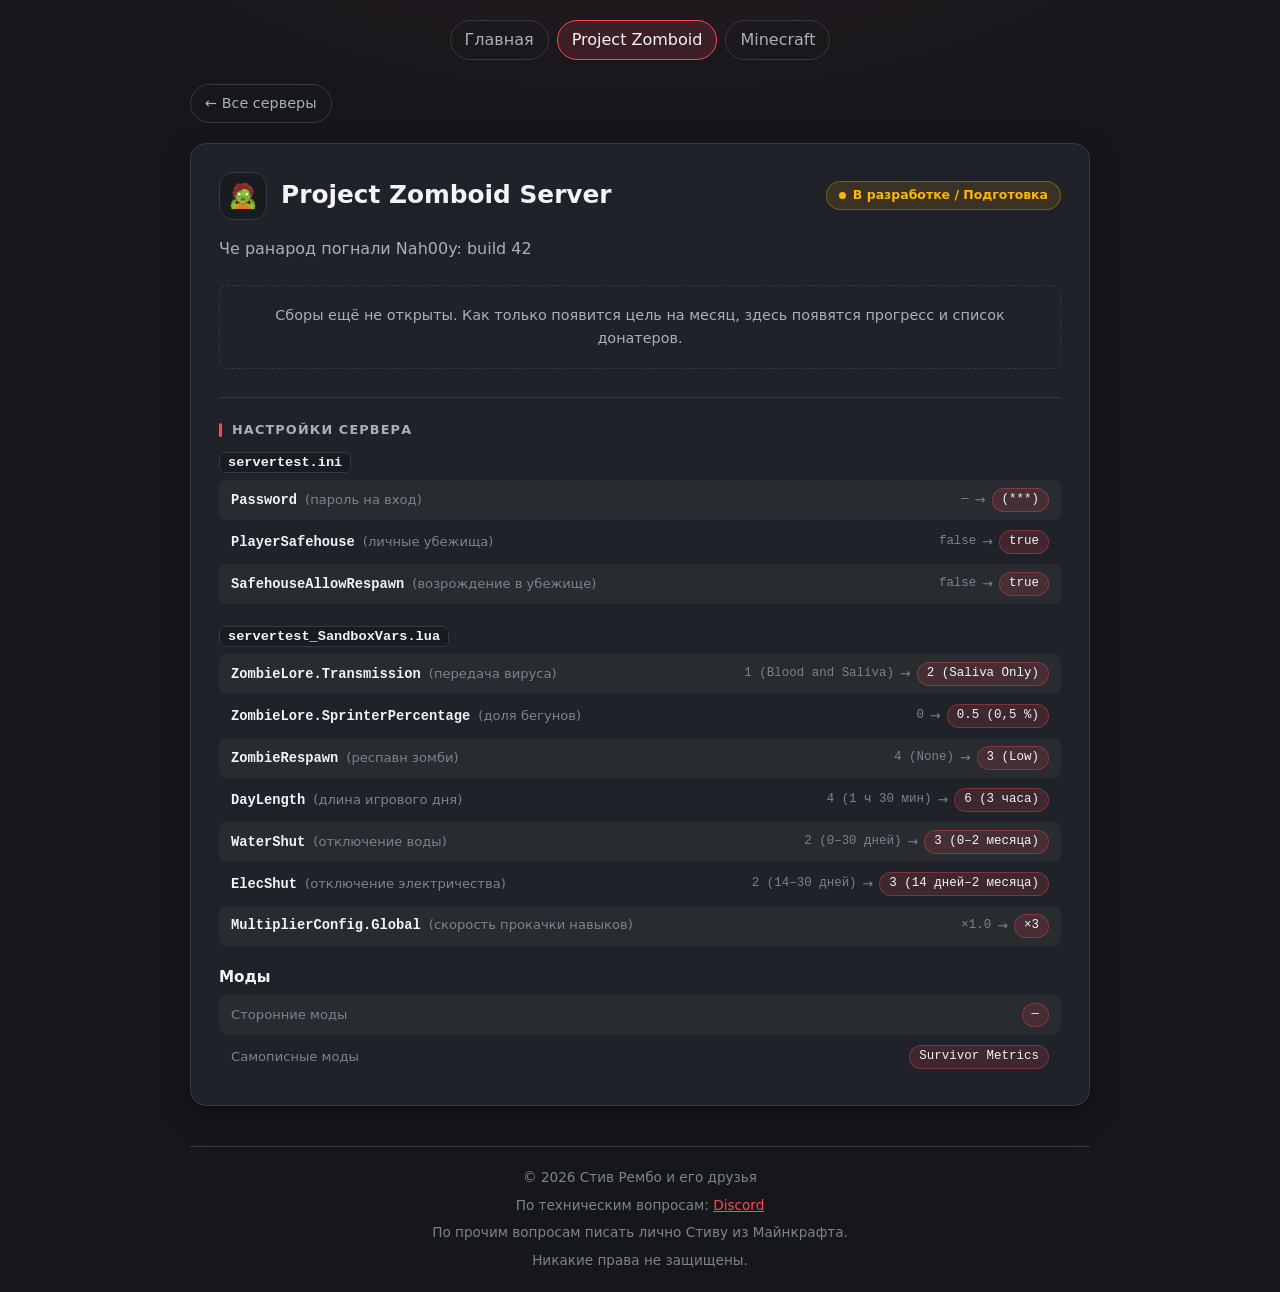
==== game.html @ 487e6975 "feat: add real Zomboid server settings and clear test donations" ====
<!DOCTYPE html>
<html lang="ru">
<head>
    <meta charset="UTF-8">
    <meta name="viewport" content="width=device-width, initial-scale=1.0">
    <title>Игра — Стив Рембо и его друзья</title>
    <link rel="icon" href="favicon.svg" type="image/svg+xml">
    <link rel="stylesheet" href="css/styles.css">
</head>
<body data-page="game">

<div class="container">
    <header class="site-header">
        <nav class="site-nav" data-role="site-nav" aria-label="Основная навигация"></nav>
    </header>

    <main>
        <a class="back-link" href="index.html">← Все серверы</a>

        <div class="note game-error" data-role="game-error" hidden>
            <h1>Игра не найдена</h1>
            <p>Такой игры нет. <a href="index.html">Вернуться на главную</a>.</p>
        </div>

        <!-- Шаблон страницы игры: статика из data/games.js,
             сборы — из data/donations.js -->
        <article class="server-card" data-role="game-page" data-fund-widget hidden>
            <header class="server-card__header">
                <h1 class="server-card__title">
                    <span class="server-card__emoji" data-role="game-emoji" aria-hidden="true"></span>
                    <span class="server-card__name" data-role="game-card-title"></span>
                </h1>
                <span class="status-badge" data-role="game-status"></span>
            </header>

            <p class="server-card__description placeholder" data-role="game-description">[Заполнить: краткое описание сервера]</p>

            <!-- Сбор по месяцам -->
            <section class="fund-section" data-role="monthly-block">
                <div class="section-head">
                    <h2 class="section-title" id="game-monthly-title">Сбор по месяцам</h2>
                    <a class="rules-link"
                       href="rules.html"
                       target="_blank"
                       rel="noopener"
                       title="Правила сбора и начисления донатов"
                       aria-label="Правила сбора и начисления донатов">?</a>
                </div>

                <div class="month-tabs" role="tablist" aria-label="Выбор месяца" data-role="month-tabs"></div>

                <div class="month-panel" id="game-month-panel" role="tabpanel" data-role="month-panel">
                    <div class="month-panel__head">
                        <h3 data-role="month-title">—</h3>
                        <span class="collect-state" data-role="month-state"></span>
                    </div>

                    <div class="progress-row">
                        <div class="progress-bar"
                             data-role="month-progress-bar"
                             role="progressbar"
                             aria-label="Сбор за выбранный месяц"
                             aria-valuemin="0"
                             aria-valuemax="0"
                             aria-valuenow="0">
                            <div class="progress-fill" data-role="month-progress-fill"></div>
                        </div>
                        <span class="progress-percent" data-role="month-progress-percent" aria-hidden="true"></span>
                    </div>

                    <dl class="fund-stats">
                        <div class="fund-stat">
                            <dt>Собрано</dt>
                            <dd><strong data-role="month-collected">0</strong> <span class="unit">руб.</span></dd>
                        </div>
                        <div class="fund-stat">
                            <dt>Осталось собрать</dt>
                            <dd><strong data-role="month-remaining">0</strong> <span class="unit" data-role="month-remaining-unit">руб.</span></dd>
                        </div>
                        <div class="fund-stat">
                            <dt>Цель</dt>
                            <dd><strong data-role="month-target">0</strong> <span class="unit" data-role="month-target-unit">руб.</span></dd>
                        </div>
                    </dl>

                    <p class="note month-pending-note" data-role="month-pending-note" hidden>
                        Цель на этот месяц ещё не задана.
                    </p>

                    <h4 class="month-panel__subtitle">Список молодцов этого месяца</h4>
                    <div class="donators-list" data-role="month-donators">
                        <p class="empty-state">Загрузка...</p>
                    </div>

                    <div class="piggy-block" data-role="month-piggy" hidden>
                        <h4 class="piggy-block__title">🐷 Копилка</h4>
                        <p class="note">
                            Сверх цели собрано <strong data-role="month-piggy-total">0</strong> руб. — эта сумма переходит на следующий месяц пропорционально вкладам:
                        </p>
                        <div class="donators-list" data-role="month-piggy-list"></div>
                    </div>
                </div>
            </section>

            <p class="note fund-empty" data-role="fund-empty" hidden>
                Сборы ещё не открыты. Как только появится цель на месяц, здесь появятся прогресс и список донатеров.
            </p>

            <!-- Настройки сервера -->
            <section class="decision-block" data-role="settings-block">
                <h2 class="section-title" data-role="settings-title">Настройки</h2>
                <div class="settings-groups" data-role="settings-list"></div>
            </section>
        </article>

        <noscript>
            <p class="note">Для отображения страницы игры включите JavaScript.</p>
        </noscript>
    </main>

    <footer class="site-footer" data-role="site-footer"></footer>
</div>

<script src="data/games.js" defer></script>
<script src="data/donations.js" defer></script>
<script src="js/footer.js" defer></script>
<script src="js/main.js" defer></script>
</body>
</html>
---- css/styles.css ----
/* ============================================================
   Общие стили сайта
   ============================================================ */

:root {
    --bg-color: #15171b;
    --bg-glow: rgba(255, 70, 85, 0.10);
    --card-bg: #1f2228;
    --card-bg-alt: rgba(0, 0, 0, 0.22);
    --surface-hover: rgba(255, 255, 255, 0.04);
    --accent-color: #ff4655;
    --accent-soft: rgba(255, 70, 85, 0.14);
    --success-color: #7bd88f;
    --text-color: #f2f4f6;
    --text-secondary: #a9b0b8;
    --text-muted: #7b838d;
    --border-color: #343941;
    --border-strong: #454c56;
    --radius: 10px;
    --radius-sm: 8px;
    --radius-lg: 16px;
    --shadow: 0 10px 28px rgba(0, 0, 0, 0.38);
    --shadow-soft: 0 2px 8px rgba(0, 0, 0, 0.24);
    --max-width: 900px;
}

* {
    box-sizing: border-box;
}

/* Атрибут hidden должен побеждать любые display из наших правил */
[hidden] {
    display: none !important;
}

html {
    color-scheme: dark;
}

body {
    font-family: 'Segoe UI', system-ui, -apple-system, Tahoma, Geneva, Verdana, sans-serif;
    background-color: var(--bg-color);
    background-image: radial-gradient(900px 420px at 50% -160px, var(--bg-glow), transparent 70%);
    background-repeat: no-repeat;
    color: var(--text-color);
    margin: 0;
    padding: 20px;
    line-height: 1.6;
    -webkit-font-smoothing: antialiased;
}

a {
    color: var(--accent-color);
}

h1, h2, h3 {
    line-height: 1.25;
}

:focus-visible {
    outline: 2px solid var(--accent-color);
    outline-offset: 2px;
}

.container {
    max-width: var(--max-width);
    margin: 0 auto;
}

/* ============================================================
   Шапка и навигация
   ============================================================ */

.site-header {
    text-align: center;
    margin-bottom: 40px;
}

.site-header h1 {
    margin: 0 0 8px;
}

.site-header p {
    margin: 0;
    color: var(--text-secondary);
}

.site-nav {
    display: flex;
    flex-wrap: wrap;
    justify-content: center;
    gap: 8px;
    margin-top: 20px;
}

.site-nav a {
    color: var(--text-secondary);
    text-decoration: none;
    padding: 6px 14px;
    border: 1px solid var(--border-color);
    border-radius: 999px;
    transition: background-color 0.2s, color 0.2s, border-color 0.2s;
}

.site-nav a:hover,
.site-nav a[aria-current="page"] {
    color: var(--text-color);
    background: var(--accent-soft);
    border-color: var(--accent-color);
}

.back-link {
    display: inline-flex;
    align-items: center;
    gap: 6px;
    margin-bottom: 20px;
    padding: 7px 14px;
    border: 1px solid var(--border-color);
    border-radius: 999px;
    color: var(--text-secondary);
    text-decoration: none;
    font-size: 0.9rem;
    transition: color 0.2s, border-color 0.2s, background-color 0.2s;
}

.back-link:hover {
    color: var(--text-color);
    border-color: var(--border-strong);
    background: var(--surface-hover);
}

/* На странице игры в шапке остаётся только навигация:
   название сервера показывает сама карточка */
body[data-page="game"] .site-header {
    margin-bottom: 24px;
}

body[data-page="game"] .site-header .site-nav {
    margin-top: 0;
}

/* Игры с таким id нет в data/games.js */
.game-error h1 {
    margin: 0 0 8px;
    font-size: 1.5rem;
}

.game-error p {
    margin: 0;
}

/* ============================================================
   Главная страница: карточки игр
   ============================================================ */

.game-grid {
    display: grid;
    grid-template-columns: repeat(auto-fit, minmax(260px, 1fr));
    gap: 24px;
}

.game-card {
    display: flex;
    flex-direction: column;
    background-color: var(--card-bg);
    border: 1px solid var(--border-color);
    border-radius: var(--radius);
    padding: 24px;
    box-shadow: var(--shadow);
    transition: transform 0.2s, border-color 0.2s;
}

.game-card:hover {
    transform: translateY(-3px);
    border-color: rgba(255, 70, 85, 0.5);
}

/* Закрытая или не запланированная игра */
.game-card--closed {
    background-color: #1b1d21;
    border-style: dashed;
    opacity: 0.72;
}

.game-card--closed:hover {
    opacity: 1;
    border-color: rgba(255, 70, 85, 0.45);
}

.game-card--closed .button {
    background-color: #4a4a4a;
    color: var(--text-secondary);
}

.game-card--closed .button:hover {
    filter: none;
    color: var(--text-color);
}

.game-card h2 {
    margin: 12px 0 8px;
}

.game-card h2 a {
    color: var(--text-color);
    text-decoration: none;
}

.game-card h2 a:hover {
    color: var(--accent-color);
}

.game-card p {
    margin: 0 0 20px;
    color: var(--text-secondary);
}

.game-card .button {
    margin-top: auto;
    align-self: flex-start;
}

/* В карточке бейдж не должен растягиваться на всю ширину */
.game-card .status-badge {
    align-self: flex-start;
}

/* Общий топ донатеров на главной */
.home-top {
    margin-top: 32px;
    margin-bottom: 0;
}

.home-top .section-head {
    margin-bottom: 8px;
}

.home-top > .note {
    margin: 0 0 14px;
}

.button {
    display: inline-block;
    padding: 10px 18px;
    background-color: var(--accent-color);
    color: var(--text-color);
    border-radius: 6px;
    font-weight: 600;
    text-decoration: none;
    transition: filter 0.2s, transform 0.2s;
}

.button:hover {
    filter: brightness(1.1);
    transform: translateY(-1px);
}

/* ============================================================
   Карточка сервера
   ============================================================ */

.server-card {
    background-color: var(--card-bg);
    border: 1px solid var(--border-color);
    border-radius: var(--radius-lg);
    padding: 28px;
    margin-bottom: 30px;
    box-shadow: var(--shadow);
}

/* Шапка страницы сервера: иконка, название, бейдж статуса */

.server-card__header {
    display: flex;
    flex-wrap: wrap;
    align-items: center;
    justify-content: space-between;
    gap: 12px 16px;
    margin: 0 0 16px;
}

.server-card__title {
    display: flex;
    align-items: center;
    gap: 14px;
    min-width: 0;
    margin: 0;
    font-size: 1.55rem;
}

.server-card__name {
    overflow-wrap: anywhere;
}

.server-card__description {
    margin: 0 0 24px;
    color: var(--text-secondary);
}

.server-card__emoji {
    flex: 0 0 auto;
    display: inline-flex;
    align-items: center;
    justify-content: center;
    width: 48px;
    height: 48px;
    border: 1px solid var(--border-color);
    border-radius: 14px;
    background: var(--card-bg-alt);
    font-size: 1.5rem;
    line-height: 1;
}

.server-card__header .status-badge {
    flex: 0 1 auto;
    margin-left: auto;
    text-align: center;
}

.status-badge {
    display: inline-flex;
    align-items: center;
    gap: 7px;
    padding: 5px 12px;
    border: 1px solid var(--border-strong);
    border-radius: 999px;
    background: var(--surface-hover);
    color: var(--text-secondary);
    font-size: 0.78rem;
    font-weight: 600;
    line-height: 1.35;
}

.status-badge::before {
    content: '';
    flex: 0 0 auto;
    width: 7px;
    height: 7px;
    border-radius: 50%;
    background: currentColor;
}

.status-badge--dev {
    color: #ffb703;
    background: rgba(255, 183, 3, 0.12);
    border-color: rgba(255, 183, 3, 0.3);
}

.status-badge--live {
    color: var(--success-color);
    background: rgba(123, 216, 143, 0.12);
    border-color: rgba(123, 216, 143, 0.3);
}

.status-badge--planned {
    color: #9ecbff;
    background: rgba(158, 203, 255, 0.12);
    border-color: rgba(158, 203, 255, 0.3);
}

.status-badge--closed {
    color: #ff9b9b;
    background: rgba(255, 155, 155, 0.1);
    border-color: rgba(255, 155, 155, 0.28);
}

/* ============================================================
   Сбор средств
   ============================================================ */

.section-title {
    display: flex;
    align-items: center;
    gap: 10px;
    margin: 0 0 14px;
    font-size: 0.8rem;
    font-weight: 700;
    letter-spacing: 0.09em;
    text-transform: uppercase;
    color: var(--text-secondary);
}

.section-title::before {
    content: '';
    flex: 0 0 auto;
    width: 3px;
    height: 14px;
    border-radius: 2px;
    background: var(--accent-color);
}

.section-head {
    display: flex;
    align-items: center;
    justify-content: space-between;
    gap: 12px;
    margin-bottom: 14px;
}

.section-head .section-title {
    margin-bottom: 0;
}

.fund-section {
    margin-bottom: 28px;
}

.fund-section:last-of-type {
    margin-bottom: 0;
}

.fund-empty {
    padding: 18px;
    border: 1px dashed var(--border-color);
    border-radius: var(--radius-sm);
    text-align: center;
}

/* Полоса сбора */
.progress-row {
    display: flex;
    align-items: center;
    gap: 14px;
}

.progress-bar {
    position: relative;
    flex: 1 1 auto;
    height: 14px;
    background: rgba(255, 255, 255, 0.08);
    border-radius: 999px;
    box-shadow: inset 0 1px 2px rgba(0, 0, 0, 0.45);
    overflow: hidden;
}

.progress-fill {
    width: 0;
    height: 100%;
    border-radius: inherit;
    background: linear-gradient(90deg, #4caf50, #8ef08e);
    box-shadow: 0 0 12px rgba(140, 240, 140, 0.3);
    transition: width 1s ease-in-out;
}

.progress-percent {
    flex: 0 0 auto;
    min-width: 4ch;
    text-align: right;
    font-size: 0.95rem;
    font-weight: 700;
    font-variant-numeric: tabular-nums;
    color: var(--text-color);
}

/* Итоги сбора: собрано / осталось / цель */
.fund-stats {
    display: grid;
    grid-template-columns: repeat(3, minmax(0, 1fr));
    gap: 10px;
    margin: 16px 0 0;
}

.fund-stat {
    padding: 12px 14px;
    border: 1px solid var(--border-color);
    border-radius: var(--radius-sm);
    background: var(--surface-hover);
}

.fund-stat dt {
    margin-bottom: 2px;
    font-size: 0.72rem;
    font-weight: 600;
    letter-spacing: 0.06em;
    text-transform: uppercase;
    color: var(--text-muted);
}

.fund-stat dd {
    margin: 0;
    font-size: 1.15rem;
    font-weight: 700;
    font-variant-numeric: tabular-nums;
    color: var(--text-color);
}

.fund-stat .unit {
    font-size: 0.8rem;
    font-weight: 600;
    color: var(--text-secondary);
}

.month-pending-note {
    margin: 12px 0 0;
}

/* Копилка: излишек сверх цели */
.piggy-block {
    margin: 16px 0 0;
    padding: 14px 16px;
    border: 1px solid rgba(242, 201, 76, 0.32);
    border-left: 3px solid #f2c94c;
    border-radius: var(--radius-sm);
    background: rgba(242, 201, 76, 0.1);
}

.piggy-block__title {
    margin: 0 0 6px;
    font-size: 0.95rem;
    color: #f2c94c;
}

.piggy-block .note {
    margin: 0 0 10px;
}

.piggy-block .donators-list {
    background: rgba(0, 0, 0, 0.18);
}

/* Переключатель месяцев */
.month-tabs {
    display: flex;
    flex-wrap: wrap;
    gap: 8px;
    margin-bottom: 16px;
}

.month-tab {
    padding: 6px 14px;
    border: 1px solid var(--border-color);
    border-radius: 999px;
    background: transparent;
    color: var(--text-secondary);
    font: inherit;
    font-size: 0.92rem;
    cursor: pointer;
    transition: background-color 0.2s, color 0.2s, border-color 0.2s;
}

.month-tab:hover {
    color: var(--text-color);
    border-color: rgba(255, 70, 85, 0.5);
}

.month-tab[aria-selected="true"] {
    color: var(--text-color);
    background: var(--accent-soft);
    border-color: var(--accent-color);
}

.month-tab:focus-visible {
    outline: 2px solid var(--accent-color);
    outline-offset: 2px;
}

.rules-link {
    display: inline-flex;
    align-items: center;
    justify-content: center;
    flex: 0 0 auto;
    width: 28px;
    height: 28px;
    border: 1px solid var(--border-color);
    border-radius: 50%;
    color: var(--text-secondary);
    text-decoration: none;
    font-weight: 700;
    line-height: 1;
    transition: color 0.2s, border-color 0.2s, background-color 0.2s;
}

.rules-link:hover,
.rules-link:focus-visible {
    color: var(--text-color);
    border-color: var(--accent-color);
    background: var(--accent-soft);
}

/* Панель выбранного месяца */
.month-panel {
    padding: 20px;
    border: 1px solid var(--border-color);
    border-radius: var(--radius);
    background: var(--card-bg-alt);
}

.month-panel__head {
    display: flex;
    flex-wrap: wrap;
    align-items: center;
    justify-content: space-between;
    gap: 10px;
    margin-bottom: 16px;
}

.month-panel__head h3 {
    margin: 0;
    font-size: 1.05rem;
}

.month-panel__subtitle {
    margin: 24px 0 10px;
    font-size: 0.95rem;
    font-weight: 600;
    color: var(--text-secondary);
}

/* Состояние сбора: идёт / цель достигнута / нет цели */
.collect-state {
    display: inline-flex;
    align-items: center;
    gap: 7px;
    padding: 4px 12px;
    border: 1px solid var(--border-strong);
    border-radius: 999px;
    background: var(--surface-hover);
    color: var(--text-secondary);
    font-size: 0.78rem;
    font-weight: 600;
}

.collect-state::before {
    content: '';
    flex: 0 0 auto;
    width: 7px;
    height: 7px;
    border-radius: 50%;
    background: currentColor;
}

.collect-state--active {
    color: #ff8a94;
    background: var(--accent-soft);
    border-color: rgba(255, 70, 85, 0.35);
}

.collect-state--done {
    color: var(--success-color);
    background: rgba(123, 216, 143, 0.12);
    border-color: rgba(123, 216, 143, 0.32);
}

.collect-state--idle {
    color: var(--text-muted);
}

/* Списки донатеров */
.donators-list {
    padding: 6px;
    border: 1px solid var(--border-color);
    border-radius: var(--radius-sm);
    background: var(--card-bg-alt);
}

.donators-list > .empty-state {
    padding: 12px 10px;
}

.donators {
    margin: 0;
    padding: 0;
    list-style: none;
}

.donator {
    position: relative;
    display: flex;
    align-items: center;
    gap: 12px;
    padding: 10px 12px;
    border-radius: var(--radius-sm);
    isolation: isolate;
}

.donator + .donator {
    margin-top: 2px;
}

/* Полоска-доля от максимального взноса в списке */
.donator__share {
    position: absolute;
    inset: 0 auto 0 0;
    width: 0;
    border-radius: inherit;
    background: linear-gradient(90deg, rgba(255, 70, 85, 0.22), rgba(255, 70, 85, 0.04));
    transition: width 0.6s ease;
    z-index: -1;
}

.donator__rank {
    flex: 0 0 auto;
    display: inline-flex;
    align-items: center;
    justify-content: center;
    width: 24px;
    height: 24px;
    border-radius: 50%;
    background: rgba(255, 255, 255, 0.07);
    color: var(--text-secondary);
    font-size: 0.75rem;
    font-weight: 700;
    font-variant-numeric: tabular-nums;
}

.donator--place-1 .donator__rank {
    background: rgba(242, 201, 76, 0.18);
    color: #f2c94c;
}

.donator--place-2 .donator__rank {
    background: rgba(200, 206, 214, 0.16);
    color: #c8ced6;
}

.donator--place-3 .donator__rank {
    background: rgba(208, 138, 90, 0.18);
    color: #d08a5a;
}

.donator__info {
    flex: 1 1 auto;
    min-width: 0;
    display: flex;
    flex-direction: column;
}

.donator__name {
    overflow: hidden;
    font-weight: 600;
    text-overflow: ellipsis;
    white-space: nowrap;
}

.donator__note {
    font-size: 0.78rem;
    color: var(--text-muted);
}

.donator__amount {
    flex: 0 0 auto;
    font-weight: 700;
    font-variant-numeric: tabular-nums;
    white-space: nowrap;
}

.empty-state {
    margin: 0;
    color: var(--text-secondary);
}

/* Постраничная выдача донатеров */
.donators-pagination {
    display: flex;
    flex-wrap: wrap;
    align-items: center;
    justify-content: space-between;
    gap: 8px 12px;
    margin-top: 4px;
    padding: 10px 8px 4px;
    border-top: 1px solid var(--border-color);
}

.donators-page-button {
    padding: 5px 12px;
    border: 1px solid var(--border-color);
    border-radius: 6px;
    background: transparent;
    color: var(--text-color);
    font: inherit;
    cursor: pointer;
    transition: background-color 0.2s, border-color 0.2s;
}

.donators-page-button:hover:not(:disabled) {
    background: var(--accent-soft);
    border-color: var(--accent-color);
}

.donators-page-button:disabled {
    opacity: 0.45;
    cursor: default;
}

.donators-page-status {
    color: var(--text-muted);
    font-size: 0.85rem;
}

/* ============================================================
   Настройки сервера, списки, служебные блоки
   ============================================================ */

.decision-block {
    margin-top: 28px;
    padding-top: 24px;
    border-top: 1px solid var(--border-color);
}

.settings-list {
    display: grid;
    gap: 2px;
    margin: 0;
    padding: 0;
    list-style: none;
}

.settings-row {
    display: grid;
    grid-template-columns: 190px minmax(0, 1fr);
    gap: 2px 18px;
    padding: 11px 12px;
    border-radius: var(--radius-sm);
    margin-bottom: 0;
}

.settings-row:nth-child(odd) {
    background: var(--surface-hover);
}

.settings-row__label {
    color: var(--text-secondary);
    font-size: 0.9rem;
}

.settings-row__value {
    color: var(--text-color);
}

/* Настройки: группы по файлам конфига */
.settings-group + .settings-group {
    margin-top: 22px;
}

.settings-group__head {
    margin-bottom: 8px;
}

.settings-group__title {
    margin: 0;
    font-size: 0.95rem;
}

.settings-group__file {
    padding: 2px 8px;
    border: 1px solid var(--border-color);
    border-radius: 6px;
    background: var(--card-bg-alt);
    color: var(--text-color);
    font-family: Consolas, 'Courier New', monospace;
    font-size: 0.85rem;
}

/* Строка настройки: ключ (подпись) и «дефолт → новое значение» */
.settings-item {
    display: grid;
    grid-template-columns: minmax(0, 1fr) auto;
    align-items: center;
    gap: 2px 16px;
    padding: 8px 12px;
    border-radius: var(--radius-sm);
    margin-bottom: 0;
}

.settings-item:nth-child(odd) {
    background: var(--surface-hover);
}

.settings-item__name {
    display: flex;
    flex-wrap: wrap;
    align-items: baseline;
    gap: 8px;
    min-width: 0;
}

.settings-item__key {
    color: var(--text-color);
    font-family: Consolas, 'Courier New', monospace;
    font-size: 0.86rem;
    font-weight: 600;
    overflow-wrap: anywhere;
}

.settings-item__label {
    color: var(--text-muted);
    font-size: 0.82rem;
}

.settings-item__values {
    display: inline-flex;
    flex-wrap: wrap;
    align-items: center;
    justify-content: flex-end;
    justify-self: end;
    gap: 6px;
}

.settings-item__default {
    color: var(--text-muted);
    font-family: Consolas, 'Courier New', monospace;
    font-size: 0.78rem;
}

.settings-item__arrow {
    color: var(--text-muted);
    font-size: 0.8rem;
}

.settings-item__value {
    padding: 1px 9px;
    border: 1px solid rgba(255, 70, 85, 0.35);
    border-radius: 999px;
    background: var(--accent-soft);
    color: var(--text-color);
    font-family: Consolas, 'Courier New', monospace;
    font-size: 0.78rem;
    white-space: nowrap;
}

ul {
    padding-left: 20px;
    color: var(--text-secondary);
}

li {
    margin-bottom: 8px;
}

.note {
    color: var(--text-secondary);
    font-size: 0.9em;
}

.not-found {
    text-align: center;
}

/* Заглушки для текста, который ещё не заполнен */
.placeholder {
    color: var(--text-secondary);
    font-style: italic;
    opacity: 0.75;
}

.site-footer {
    margin-top: 40px;
    padding-top: 20px;
    border-top: 1px solid var(--border-color);
    text-align: center;
    color: var(--text-muted);
    font-size: 0.85em;
}

.site-footer p {
    margin: 0;
}

.site-footer p + p {
    margin-top: 6px;
}

/* Страница правил */
.rules-content h2 {
    margin: 32px 0 12px;
}

.rules-content h2:first-child {
    margin-top: 0;
}

.rules-content h3 {
    margin: 24px 0 10px;
}

.rules-content ul,
.rules-content ol {
    margin: 8px 0 16px;
    color: var(--text-secondary);
}

.rules-content code {
    padding: 1px 5px;
    border-radius: 4px;
    background: rgba(255, 255, 255, 0.08);
    color: var(--text-color);
    font-family: Consolas, 'Courier New', monospace;
    font-size: 0.92em;
}

.rules-content pre {
    margin: 12px 0 18px;
    padding: 14px 16px;
    overflow-x: auto;
    background: #16181c;
    border: 1px solid var(--border-color);
    border-radius: 6px;
}

.rules-content pre code {
    padding: 0;
    background: transparent;
    font-size: 0.86em;
    line-height: 1.55;
    white-space: pre;
}

.rules-content .table-wrap {
    margin: 12px 0 18px;
    overflow-x: auto;
}

.rules-content table {
    width: 100%;
    border-collapse: collapse;
    font-size: 0.9em;
}

.rules-content th,
.rules-content td {
    padding: 8px 10px;
    border: 1px solid var(--border-color);
    text-align: left;
    vertical-align: top;
}

.rules-content th {
    background: var(--card-bg-alt);
    color: var(--text-color);
    font-weight: 600;
}

.rules-content td {
    color: var(--text-secondary);
}

.rules-content strong {
    color: var(--text-color);
}

/* ============================================================
   Адаптивность и предпочтения пользователя
   ============================================================ */

@media (max-width: 560px) {
    .fund-stats {
        grid-template-columns: 1fr;
    }

    .settings-row {
        grid-template-columns: 1fr;
        gap: 0;
    }

    .settings-item {
        grid-template-columns: minmax(0, 1fr);
        gap: 3px;
    }

    .settings-item__values {
        justify-self: start;
        justify-content: flex-start;
    }

    .month-panel {
        padding: 16px;
    }
}

@media (max-width: 480px) {
    body {
        padding: 14px;
    }

    .server-card {
        padding: 18px;
    }

    .progress-row {
        gap: 10px;
    }

    /* На узком экране подпись о полном взносе только мешает:
       строка списка переносится и становится вдвое выше. */
    .donator__note {
        display: none;
    }
}

@media (prefers-reduced-motion: reduce) {
    *,
    *::before,
    *::after {
        transition-duration: 0.01ms !important;
        animation-duration: 0.01ms !important;
        animation-iteration-count: 1 !important;
    }
}
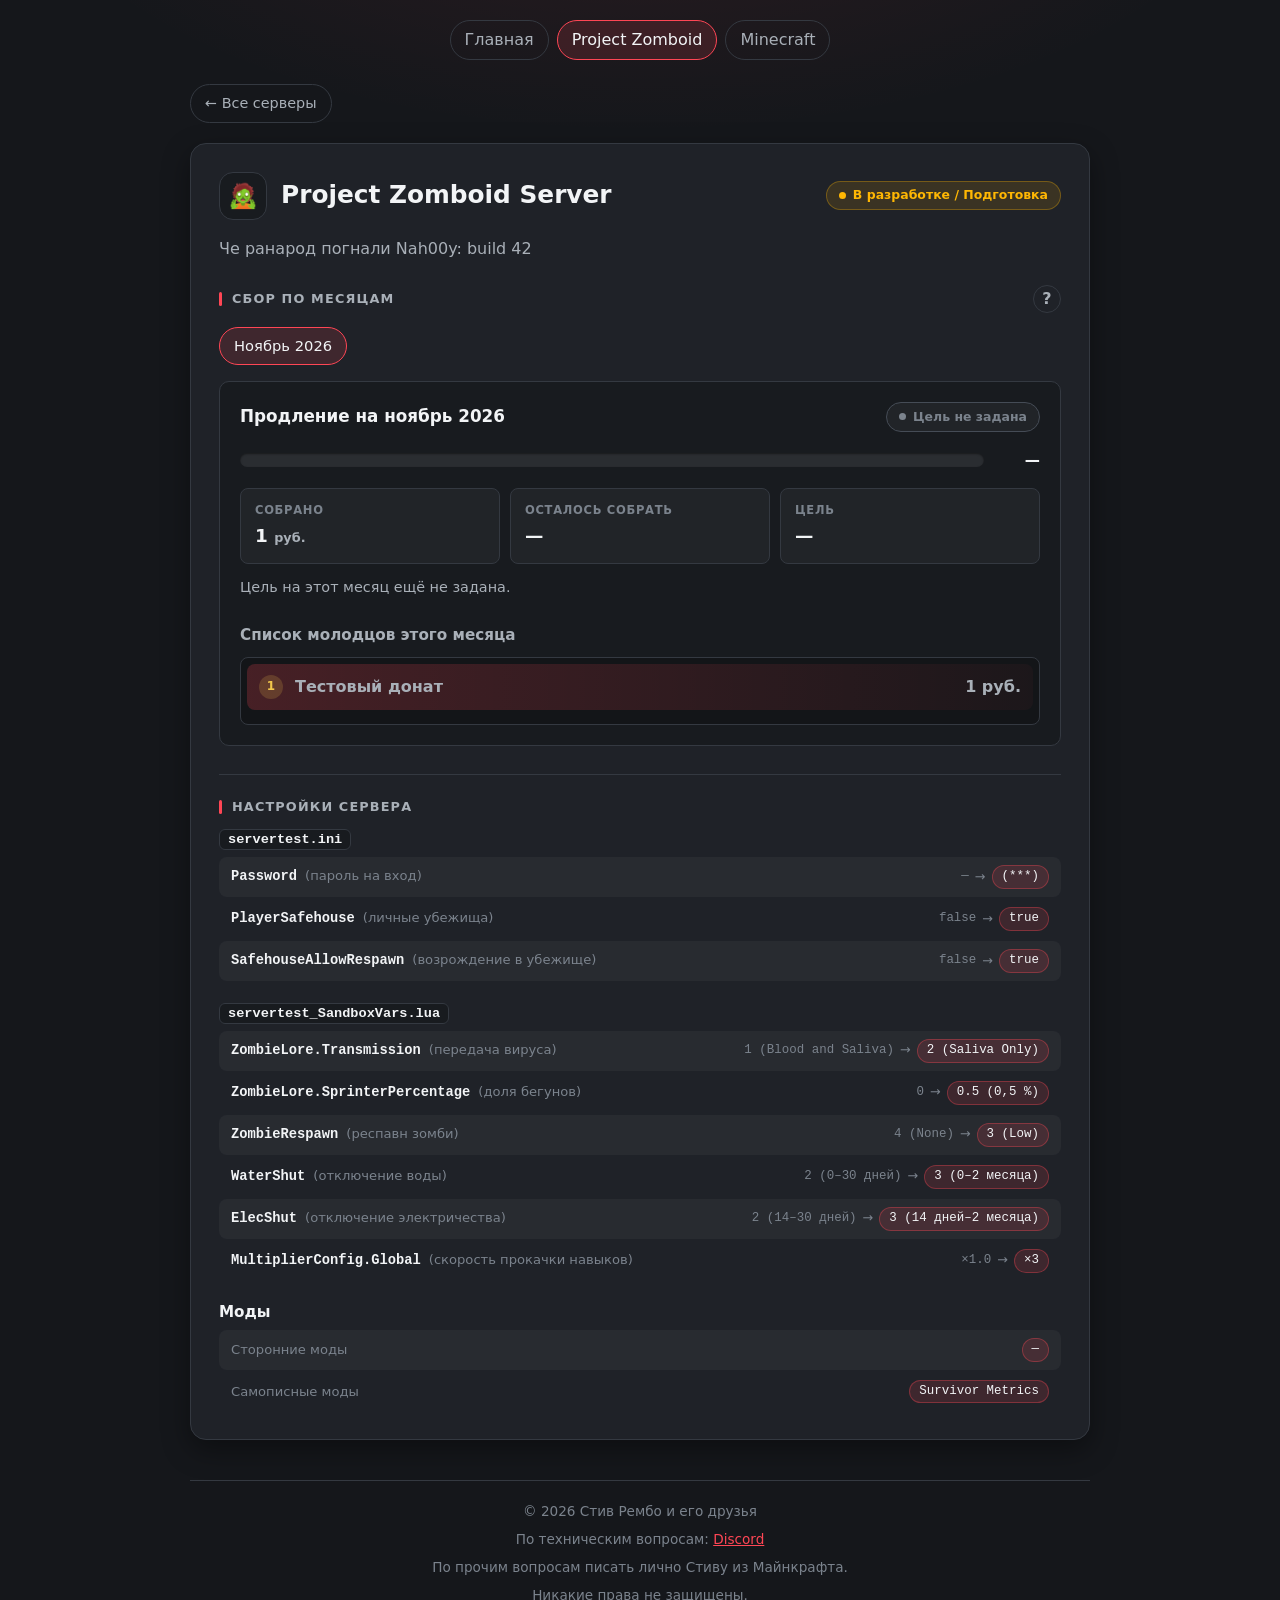
==== commit 6fa647cd: "feat: pdate piggy bank rules and add Zomboid test donation" ====
--- a/game.html
+++ b/game.html
@@ -95,7 +95,7 @@
                     <div class="piggy-block" data-role="month-piggy" hidden>
                         <h4 class="piggy-block__title">🐷 Копилка</h4>
                         <p class="note">
-                            Сверх цели собрано <strong data-role="month-piggy-total">0</strong> руб. — эта сумма переходит на следующий месяц пропорционально вкладам:
+                            Сверх цели собрано <strong data-role="month-piggy-total">0</strong> руб. — эта сумма попала в копилку и распределена пропорционально вкладам. Её можно перенести на следующий месяц, на другую игру или направить на улучшение хостинга:
                         </p>
                         <div class="donators-list" data-role="month-piggy-list"></div>
                     </div>
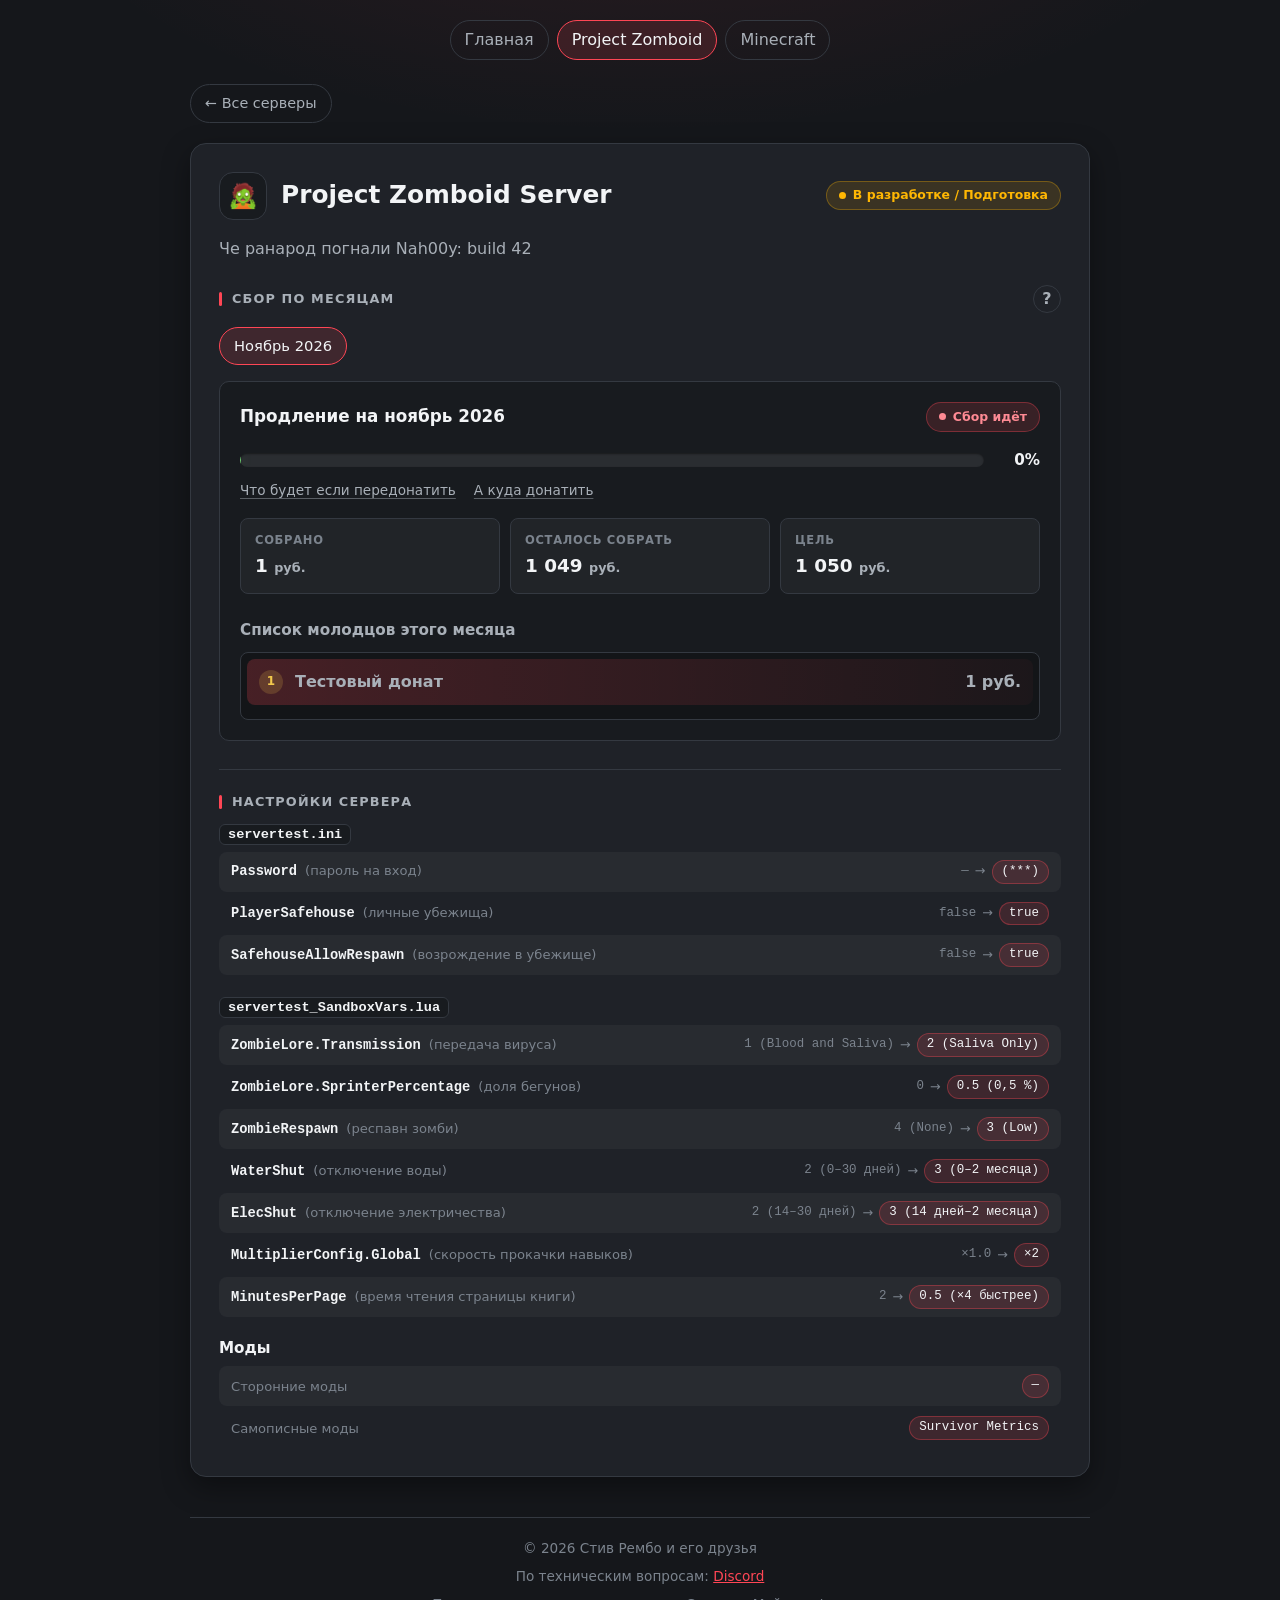
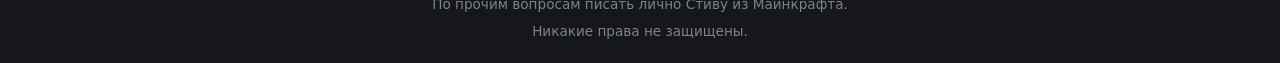
==== commit 96abfafc: "feat: add donation contacts page and polish rules" ====
--- a/game.html
+++ b/game.html
@@ -68,6 +68,21 @@
                         <span class="progress-percent" data-role="month-progress-percent" aria-hidden="true"></span>
                     </div>
 
+                    <div class="progress-hints">
+                        <a class="progress-hint"
+                           href="rules.html"
+                           target="_blank"
+                           rel="noopener">
+                            Что будет если передонатить
+                        </a>
+                        <a class="progress-hint"
+                           href="contacts.html"
+                           target="_blank"
+                           rel="noopener">
+                            А куда донатить
+                        </a>
+                    </div>
+
                     <dl class="fund-stats">
                         <div class="fund-stat">
                             <dt>Собрано</dt>
--- a/css/styles.css
+++ b/css/styles.css
@@ -452,6 +452,29 @@
     color: var(--text-color);
 }
 
+.progress-hints {
+    display: flex;
+    flex-wrap: wrap;
+    gap: 6px 18px;
+    margin-top: 8px;
+}
+
+.progress-hint {
+    display: inline-block;
+    color: var(--text-secondary);
+    font-size: 0.85rem;
+    text-decoration: underline;
+    text-decoration-color: rgba(169, 176, 184, 0.45);
+    text-underline-offset: 3px;
+    transition: color 0.2s, text-decoration-color 0.2s;
+}
+
+.progress-hint:hover,
+.progress-hint:focus-visible {
+    color: var(--accent-color);
+    text-decoration-color: currentColor;
+}
+
 /* Итоги сбора: собрано / осталось / цель */
 .fund-stats {
     display: grid;
@@ -932,6 +955,97 @@
     font-size: 0.9em;
 }
 
+/* Страница контактов: лендинг без карточки */
+.contacts-hero {
+    position: relative;
+    isolation: isolate;
+    overflow: hidden;
+    margin: 12px 0 40px;
+    padding: clamp(20px, 4vw, 40px) 0;
+}
+
+.contacts-hero::before {
+    content: 'НЕТ';
+    position: absolute;
+    top: 50%;
+    left: 50%;
+    z-index: -1;
+    transform: translate(-50%, -50%) rotate(-8deg);
+    font-size: clamp(12rem, 40vw, 26rem);
+    font-weight: 900;
+    line-height: 0.7;
+    letter-spacing: -0.1em;
+    color: transparent;
+    -webkit-text-stroke: 1px rgba(255, 70, 85, 0.14);
+    pointer-events: none;
+    white-space: nowrap;
+    user-select: none;
+}
+
+.contacts-hero__title {
+    margin: 0;
+    color: var(--text-color);
+    font-size: clamp(1.5rem, 5vw, 3.2rem);
+    font-weight: 800;
+    letter-spacing: -0.05em;
+    line-height: 0.98;
+}
+
+.contacts-hero__line {
+    display: block;
+}
+
+.contacts-hero__line--no {
+    color: var(--accent-color);
+    font-style: italic;
+    text-shadow: 0 0 30px rgba(255, 70, 85, 0.35);
+}
+
+.contacts-hero__line--aside {
+    margin-top: 0.35em;
+    color: var(--text-secondary);
+    font-size: 0.48em;
+    letter-spacing: -0.02em;
+    line-height: 1.25;
+}
+
+.contacts-hero__line--shout {
+    margin-top: 0.28em;
+    color: var(--accent-color);
+    font-size: 0.72em;
+    line-height: 1.1;
+}
+
+.contacts-hero__caption {
+    display: inline-block;
+    margin: clamp(26px, 5vw, 42px) 0 0;
+    padding: 10px 16px;
+    border: 1px dashed var(--border-strong);
+    border-radius: 999px;
+    background: var(--surface-hover);
+    color: var(--text-secondary);
+    font-size: 0.9rem;
+    transform: rotate(-2deg);
+    transition: transform 0.2s, border-color 0.2s;
+}
+
+.contacts-hero__caption:hover {
+    border-color: var(--accent-color);
+    transform: rotate(0);
+}
+
+.contacts-hero__caption a {
+    color: var(--text-color);
+    font-weight: 700;
+    text-decoration-color: var(--accent-color);
+    text-decoration-thickness: 2px;
+    text-underline-offset: 3px;
+}
+
+.contacts-hero__caption a:hover {
+    color: var(--accent-color);
+}
+
 .not-found {
     text-align: center;
 }
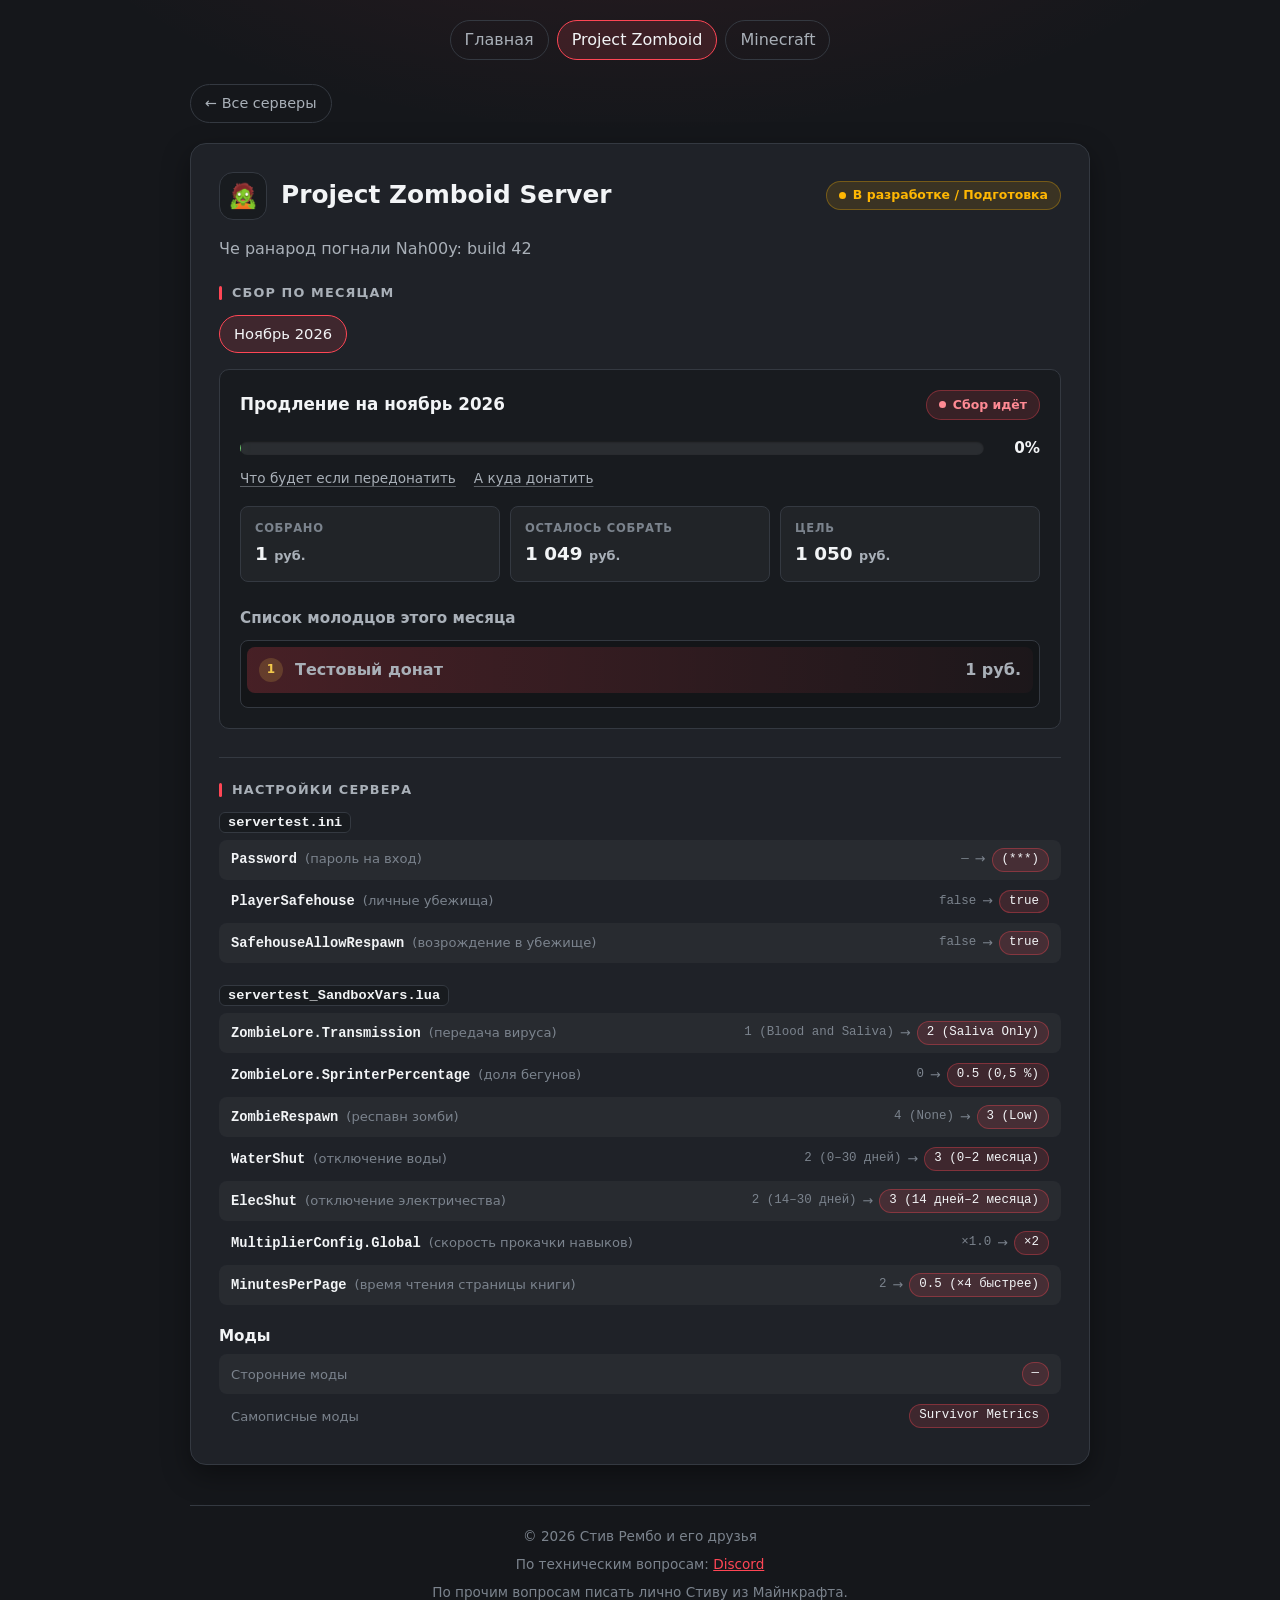
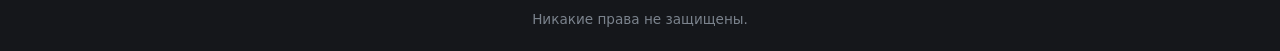
==== commit 5ab70fa5: "feat: open donation hints in same tab, drop duplicate rules link" ====
--- a/game.html
+++ b/game.html
@@ -39,12 +39,6 @@
             <section class="fund-section" data-role="monthly-block">
                 <div class="section-head">
                     <h2 class="section-title" id="game-monthly-title">Сбор по месяцам</h2>
-                    <a class="rules-link"
-                       href="rules.html"
-                       target="_blank"
-                       rel="noopener"
-                       title="Правила сбора и начисления донатов"
-                       aria-label="Правила сбора и начисления донатов">?</a>
                 </div>
 
                 <div class="month-tabs" role="tablist" aria-label="Выбор месяца" data-role="month-tabs"></div>
@@ -69,16 +63,10 @@
                     </div>
 
                     <div class="progress-hints">
-                        <a class="progress-hint"
-                           href="rules.html"
-                           target="_blank"
-                           rel="noopener">
+                        <a class="progress-hint" href="rules.html">
                             Что будет если передонатить
                         </a>
-                        <a class="progress-hint"
-                           href="contacts.html"
-                           target="_blank"
-                           rel="noopener">
+                        <a class="progress-hint" href="contacts.html">
                             А куда донатить
                         </a>
                     </div>
--- a/css/styles.css
+++ b/css/styles.css
@@ -577,29 +577,6 @@
     outline-offset: 2px;
 }
 
-.rules-link {
-    display: inline-flex;
-    align-items: center;
-    justify-content: center;
-    flex: 0 0 auto;
-    width: 28px;
-    height: 28px;
-    border: 1px solid var(--border-color);
-    border-radius: 50%;
-    color: var(--text-secondary);
-    text-decoration: none;
-    font-weight: 700;
-    line-height: 1;
-    transition: color 0.2s, border-color 0.2s, background-color 0.2s;
-}
-
-.rules-link:hover,
-.rules-link:focus-visible {
-    color: var(--text-color);
-    border-color: var(--accent-color);
-    background: var(--accent-soft);
-}
-
 /* Панель выбранного месяца */
 .month-panel {
     padding: 20px;
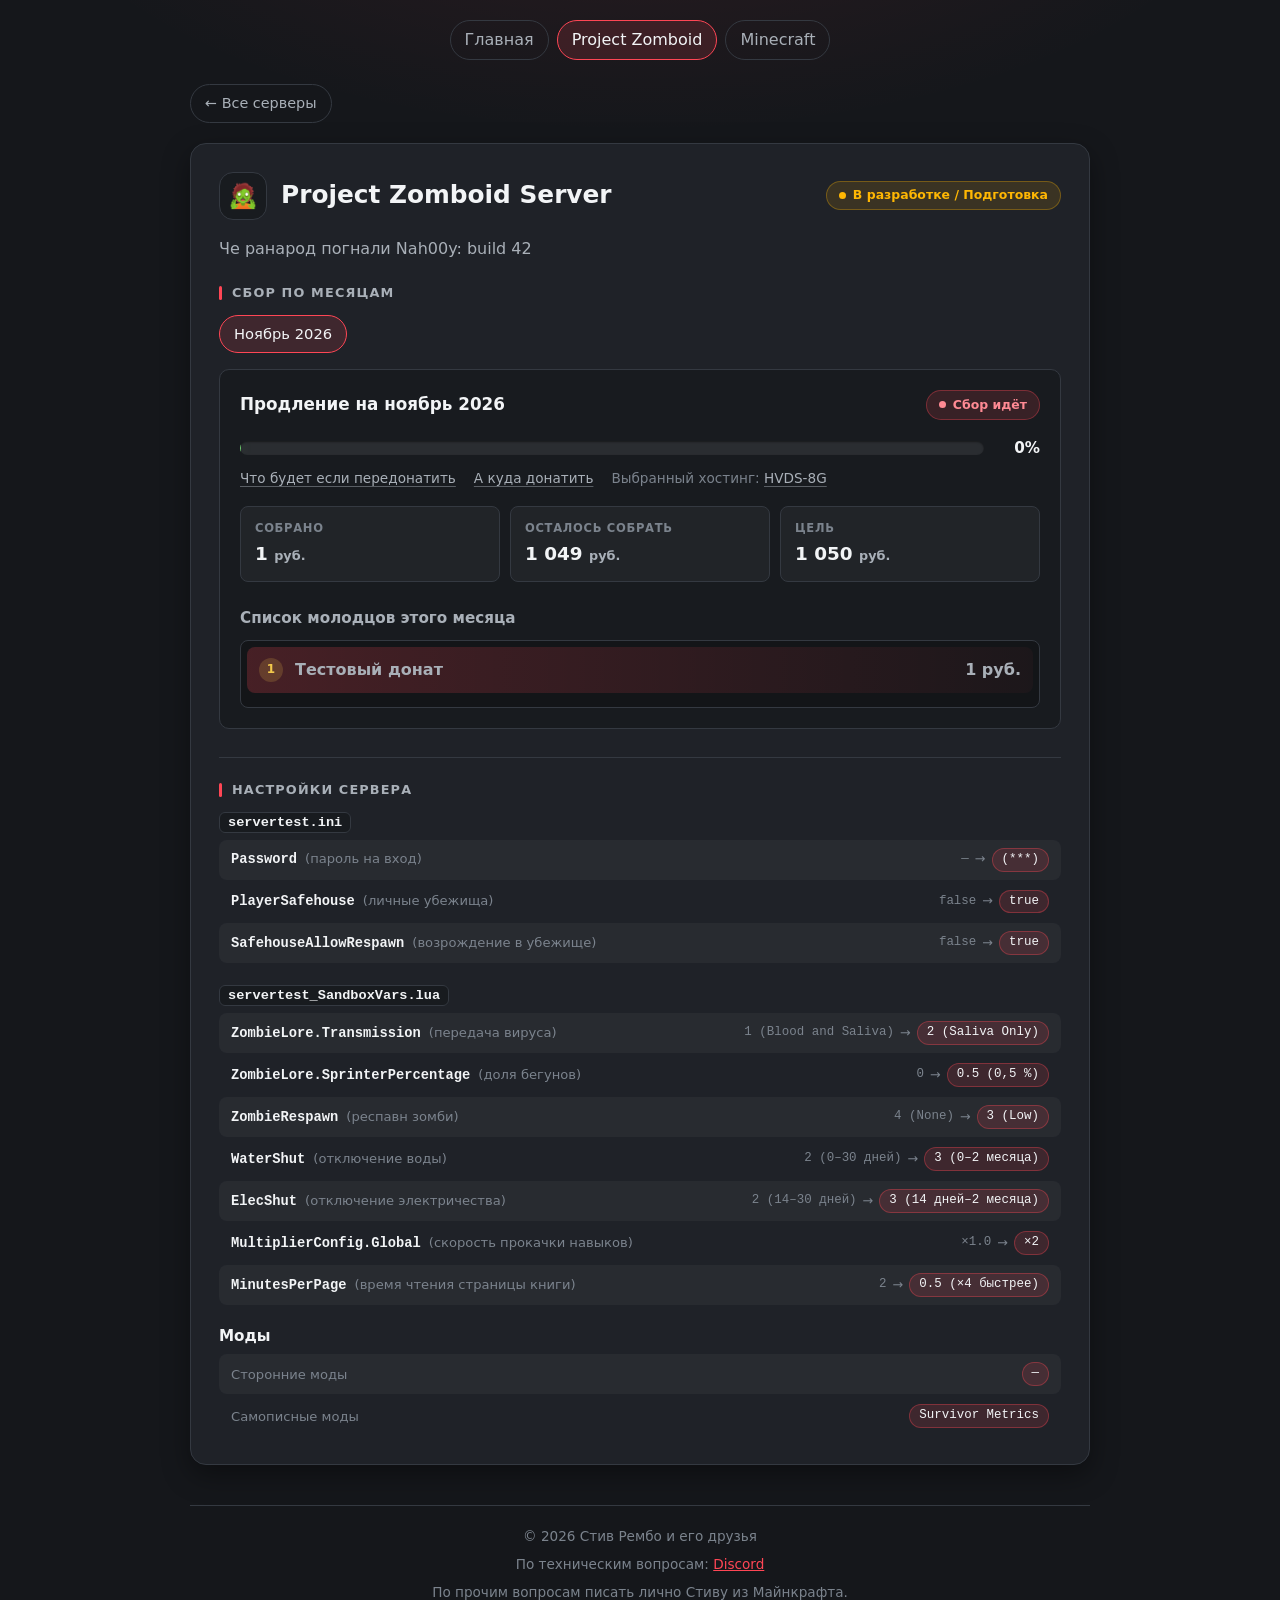
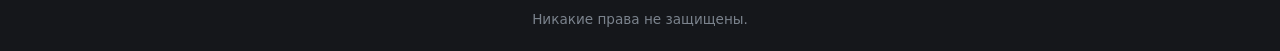
==== commit 64fd4021: "feat: add optional hosting info to game page" ====
--- a/game.html
+++ b/game.html
@@ -69,6 +69,10 @@
                         <a class="progress-hint" href="contacts.html">
                             А куда донатить
                         </a>
+                        <span class="hosting-hint" data-role="game-hosting" hidden>
+                            Выбранный хостинг:
+                            <a class="progress-hint" data-role="game-hosting-link"></a>
+                        </span>
                     </div>
 
                     <dl class="fund-stats">
--- a/css/styles.css
+++ b/css/styles.css
@@ -442,6 +442,12 @@
     transition: width 1s ease-in-out;
 }
 
+/* Справка о выбранном хостинге рядом со ссылками на правила */
+.hosting-hint {
+    color: var(--text-muted);
+    font-size: 0.85rem;
+}
+
 .progress-percent {
     flex: 0 0 auto;
     min-width: 4ch;
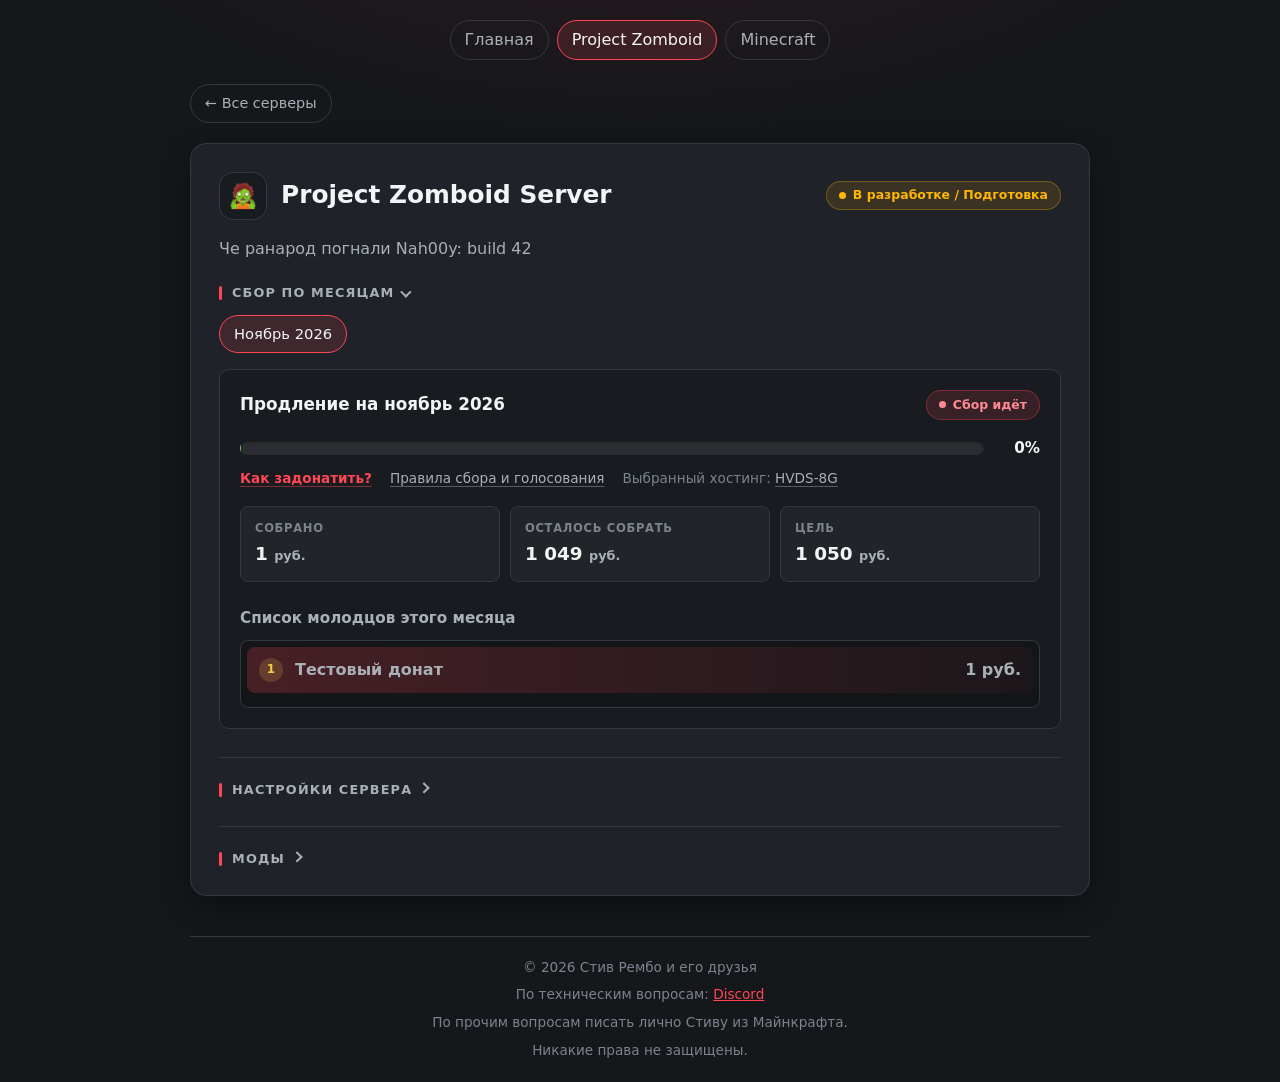
==== commit cbcb8132: "feat: prioritize donation link and highlight it on game page, add mods list and collapsible sections" ====
--- a/game.html
+++ b/game.html
@@ -38,73 +38,82 @@
             <!-- Сбор по месяцам -->
             <section class="fund-section" data-role="monthly-block">
                 <div class="section-head">
-                    <h2 class="section-title" id="game-monthly-title">Сбор по месяцам</h2>
+                    <h2 class="section-title" id="game-monthly-title">
+                        <button class="section-toggle" type="button" id="game-monthly-toggle"
+                                data-role="section-toggle" aria-expanded="true"
+                                aria-controls="game-monthly-body">
+                            Сбор по месяцам
+                        </button>
+                    </h2>
                 </div>
 
-                <div class="month-tabs" role="tablist" aria-label="Выбор месяца" data-role="month-tabs"></div>
+                <div class="section-body" id="game-monthly-body" role="region"
+                     aria-labelledby="game-monthly-toggle">
+                    <div class="month-tabs" role="tablist" aria-label="Выбор месяца" data-role="month-tabs"></div>
 
-                <div class="month-panel" id="game-month-panel" role="tabpanel" data-role="month-panel">
-                    <div class="month-panel__head">
-                        <h3 data-role="month-title">—</h3>
-                        <span class="collect-state" data-role="month-state"></span>
-                    </div>
+                    <div class="month-panel" id="game-month-panel" role="tabpanel" data-role="month-panel">
+                        <div class="month-panel__head">
+                            <h3 data-role="month-title">—</h3>
+                            <span class="collect-state" data-role="month-state"></span>
+                        </div>
 
-                    <div class="progress-row">
-                        <div class="progress-bar"
-                             data-role="month-progress-bar"
-                             role="progressbar"
-                             aria-label="Сбор за выбранный месяц"
-                             aria-valuemin="0"
-                             aria-valuemax="0"
-                             aria-valuenow="0">
-                            <div class="progress-fill" data-role="month-progress-fill"></div>
+                        <div class="progress-row">
+                            <div class="progress-bar"
+                                 data-role="month-progress-bar"
+                                 role="progressbar"
+                                 aria-label="Сбор за выбранный месяц"
+                                 aria-valuemin="0"
+                                 aria-valuemax="0"
+                                 aria-valuenow="0">
+                                <div class="progress-fill" data-role="month-progress-fill"></div>
+                            </div>
+                            <span class="progress-percent" data-role="month-progress-percent" aria-hidden="true"></span>
                         </div>
-                        <span class="progress-percent" data-role="month-progress-percent" aria-hidden="true"></span>
-                    </div>
 
-                    <div class="progress-hints">
-                        <a class="progress-hint" href="rules.html">
-                            Что будет если передонатить
-                        </a>
-                        <a class="progress-hint" href="contacts.html">
-                            А куда донатить
-                        </a>
-                        <span class="hosting-hint" data-role="game-hosting" hidden>
-                            Выбранный хостинг:
-                            <a class="progress-hint" data-role="game-hosting-link"></a>
-                        </span>
-                    </div>
+                        <div class="progress-hints">
+                            <a class="progress-hint progress-hint--primary" href="contacts.html">
+                                Как задонатить?
+                            </a>
+                            <a class="progress-hint" href="rules.html">
+                                Правила сбора и голосования
+                            </a>
+                            <span class="hosting-hint" data-role="game-hosting" hidden>
+                                Выбранный хостинг:
+                                <a class="progress-hint" data-role="game-hosting-link"></a>
+                            </span>
+                        </div>
 
-                    <dl class="fund-stats">
-                        <div class="fund-stat">
-                            <dt>Собрано</dt>
-                            <dd><strong data-role="month-collected">0</strong> <span class="unit">руб.</span></dd>
+                        <dl class="fund-stats">
+                            <div class="fund-stat">
+                                <dt>Собрано</dt>
+                                <dd><strong data-role="month-collected">0</strong> <span class="unit">руб.</span></dd>
+                            </div>
+                            <div class="fund-stat">
+                                <dt>Осталось собрать</dt>
+                                <dd><strong data-role="month-remaining">0</strong> <span class="unit" data-role="month-remaining-unit">руб.</span></dd>
+                            </div>
+                            <div class="fund-stat">
+                                <dt>Цель</dt>
+                                <dd><strong data-role="month-target">0</strong> <span class="unit" data-role="month-target-unit">руб.</span></dd>
+                            </div>
+                        </dl>
+
+                        <p class="note month-pending-note" data-role="month-pending-note" hidden>
+                            Цель на этот месяц ещё не задана.
+                        </p>
+
+                        <h4 class="month-panel__subtitle">Список молодцов этого месяца</h4>
+                        <div class="donators-list" data-role="month-donators">
+                            <p class="empty-state">Загрузка...</p>
                         </div>
-                        <div class="fund-stat">
-                            <dt>Осталось собрать</dt>
-                            <dd><strong data-role="month-remaining">0</strong> <span class="unit" data-role="month-remaining-unit">руб.</span></dd>
+
+                        <div class="piggy-block" data-role="month-piggy" hidden>
+                            <h4 class="piggy-block__title">🐷 Копилка</h4>
+                            <p class="note">
+                                Сверх цели собрано <strong data-role="month-piggy-total">0</strong> руб. — эта сумма попала в копилку и распределена пропорционально вкладам. Её можно перенести на следующий месяц, на другую игру или направить на улучшение хостинга:
+                            </p>
+                            <div class="donators-list" data-role="month-piggy-list"></div>
                         </div>
-                        <div class="fund-stat">
-                            <dt>Цель</dt>
-                            <dd><strong data-role="month-target">0</strong> <span class="unit" data-role="month-target-unit">руб.</span></dd>
-                        </div>
-                    </dl>
-
-                    <p class="note month-pending-note" data-role="month-pending-note" hidden>
-                        Цель на этот месяц ещё не задана.
-                    </p>
-
-                    <h4 class="month-panel__subtitle">Список молодцов этого месяца</h4>
-                    <div class="donators-list" data-role="month-donators">
-                        <p class="empty-state">Загрузка...</p>
-                    </div>
-
-                    <div class="piggy-block" data-role="month-piggy" hidden>
-                        <h4 class="piggy-block__title">🐷 Копилка</h4>
-                        <p class="note">
-                            Сверх цели собрано <strong data-role="month-piggy-total">0</strong> руб. — эта сумма попала в копилку и распределена пропорционально вкладам. Её можно перенести на следующий месяц, на другую игру или направить на улучшение хостинга:
-                        </p>
-                        <div class="donators-list" data-role="month-piggy-list"></div>
                     </div>
                 </div>
             </section>
@@ -114,9 +123,31 @@
             </p>
 
             <!-- Настройки сервера -->
-            <section class="decision-block" data-role="settings-block">
-                <h2 class="section-title" data-role="settings-title">Настройки</h2>
-                <div class="settings-groups" data-role="settings-list"></div>
+            <section class="server-section is-collapsed" data-role="settings-block">
+                <h2 class="section-title">
+                    <button class="section-toggle" type="button" id="game-settings-toggle"
+                            data-role="section-toggle" aria-expanded="false"
+                            aria-controls="game-settings-body">
+                        <span data-role="settings-title">Настройки</span>
+                    </button>
+                </h2>
+                <div class="settings-groups section-body" id="game-settings-body" role="region"
+                     aria-labelledby="game-settings-toggle" data-role="settings-list" hidden></div>
+            </section>
+
+            <!-- Моды сервера: общий список с описаниями и пометками -->
+            <section class="server-section is-collapsed" data-role="mods-block" hidden>
+                <h2 class="section-title">
+                    <button class="section-toggle" type="button" id="game-mods-toggle"
+                            data-role="section-toggle" aria-expanded="false"
+                            aria-controls="game-mods-body">
+                        <span data-role="mods-title">Моды</span>
+                    </button>
+                </h2>
+                <div class="section-body" id="game-mods-body" role="region"
+                     aria-labelledby="game-mods-toggle" hidden>
+                    <ul class="mods-list" data-role="mods-list"></ul>
+                </div>
             </section>
         </article>
 
--- a/css/styles.css
+++ b/css/styles.css
@@ -389,6 +389,56 @@
     background: var(--accent-color);
 }
 
+/* Заголовок-кнопка сворачиваемой секции: вся подпись кликабельна,
+   шеврон показывает состояние, фокус и клавиатура работают нативно. */
+.section-toggle {
+    display: inline-flex;
+    align-items: center;
+    gap: 8px;
+    min-height: 24px;
+    margin: -4px -6px;
+    padding: 4px 6px;
+    border: 0;
+    border-radius: var(--radius-sm);
+    background: none;
+    -webkit-appearance: none;
+    appearance: none;
+    color: inherit;
+    font: inherit;
+    letter-spacing: inherit;
+    text-transform: inherit;
+    text-align: left;
+    cursor: pointer;
+    transition: color 0.2s, background-color 0.2s;
+}
+
+.section-toggle:hover {
+    color: var(--text-color);
+    background: var(--surface-hover);
+}
+
+.section-toggle::after {
+    content: '';
+    flex: 0 0 auto;
+    width: 0.45em;
+    height: 0.45em;
+    margin-top: -0.22em;
+    border-right: 2px solid currentColor;
+    border-bottom: 2px solid currentColor;
+    transform: rotate(45deg);
+    transition: transform 0.2s;
+}
+
+.section-toggle[aria-expanded="false"]::after {
+    transform: rotate(-45deg);
+}
+
+/* В свёрнутом виде заголовку не нужен отступ под скрытый контент */
+.is-collapsed > .section-head,
+.is-collapsed > .section-title {
+    margin-bottom: 0;
+}
+
 .section-head {
     display: flex;
     align-items: center;
@@ -479,6 +529,19 @@
 .progress-hint:focus-visible {
     color: var(--accent-color);
     text-decoration-color: currentColor;
+}
+
+/* Главный призыв рядом с прогрессом — акцентный цвет палитры */
+.progress-hint--primary {
+    color: var(--accent-color);
+    font-weight: 600;
+    text-decoration-color: rgba(255, 70, 85, 0.45);
+}
+
+.progress-hint--primary:hover,
+.progress-hint--primary:focus-visible {
+    color: var(--text-color);
+    text-decoration-color: var(--accent-color);
 }
 
 /* Итоги сбора: собрано / осталось / цель */
@@ -797,7 +860,9 @@
    Настройки сервера, списки, служебные блоки
    ============================================================ */
 
-.decision-block {
+/* Общая секция страницы игры: «Настройки сервера», «Моды» и т. п.
+   Одинаковые отступы и разделитель, чтобы заголовки выглядели единообразно. */
+.server-section {
     margin-top: 28px;
     padding-top: 24px;
     border-top: 1px solid var(--border-color);
@@ -830,6 +895,64 @@
 }
 
 .settings-row__value {
+    color: var(--text-color);
+}
+
+/* Моды: общий список — название, описание в скобках, бейдж справа */
+.mods-list {
+    display: grid;
+    gap: 2px;
+    margin: 0;
+    padding: 0;
+    list-style: none;
+}
+
+.mod-item {
+    display: grid;
+    grid-template-columns: minmax(0, 1fr) auto;
+    align-items: center;
+    gap: 4px 16px;
+    padding: 10px 12px;
+    border-radius: var(--radius-sm);
+}
+
+.mod-item:nth-child(odd) {
+    background: var(--surface-hover);
+}
+
+.mod-item__main {
+    display: flex;
+    flex-wrap: wrap;
+    align-items: baseline;
+    gap: 8px;
+    min-width: 0;
+}
+
+.mod-item__name {
+    color: var(--text-color);
+    font-size: 0.95rem;
+    font-weight: 600;
+}
+
+.mod-item__description {
+    color: var(--text-muted);
+    font-size: 0.82rem;
+}
+
+.mod-badge {
+    justify-self: end;
+    padding: 1px 9px;
+    border: 1px solid var(--border-color);
+    border-radius: 999px;
+    background: var(--card-bg-alt);
+    color: var(--text-secondary);
+    font-size: 0.74rem;
+    white-space: nowrap;
+}
+
+.mod-badge--custom {
+    border-color: rgba(255, 70, 85, 0.35);
+    background: var(--accent-soft);
     color: var(--text-color);
 }
 
@@ -1159,6 +1282,15 @@
         justify-content: flex-start;
     }
 
+    .mod-item {
+        grid-template-columns: minmax(0, 1fr);
+        gap: 6px;
+    }
+
+    .mod-badge {
+        justify-self: start;
+    }
+
     .month-panel {
         padding: 16px;
     }
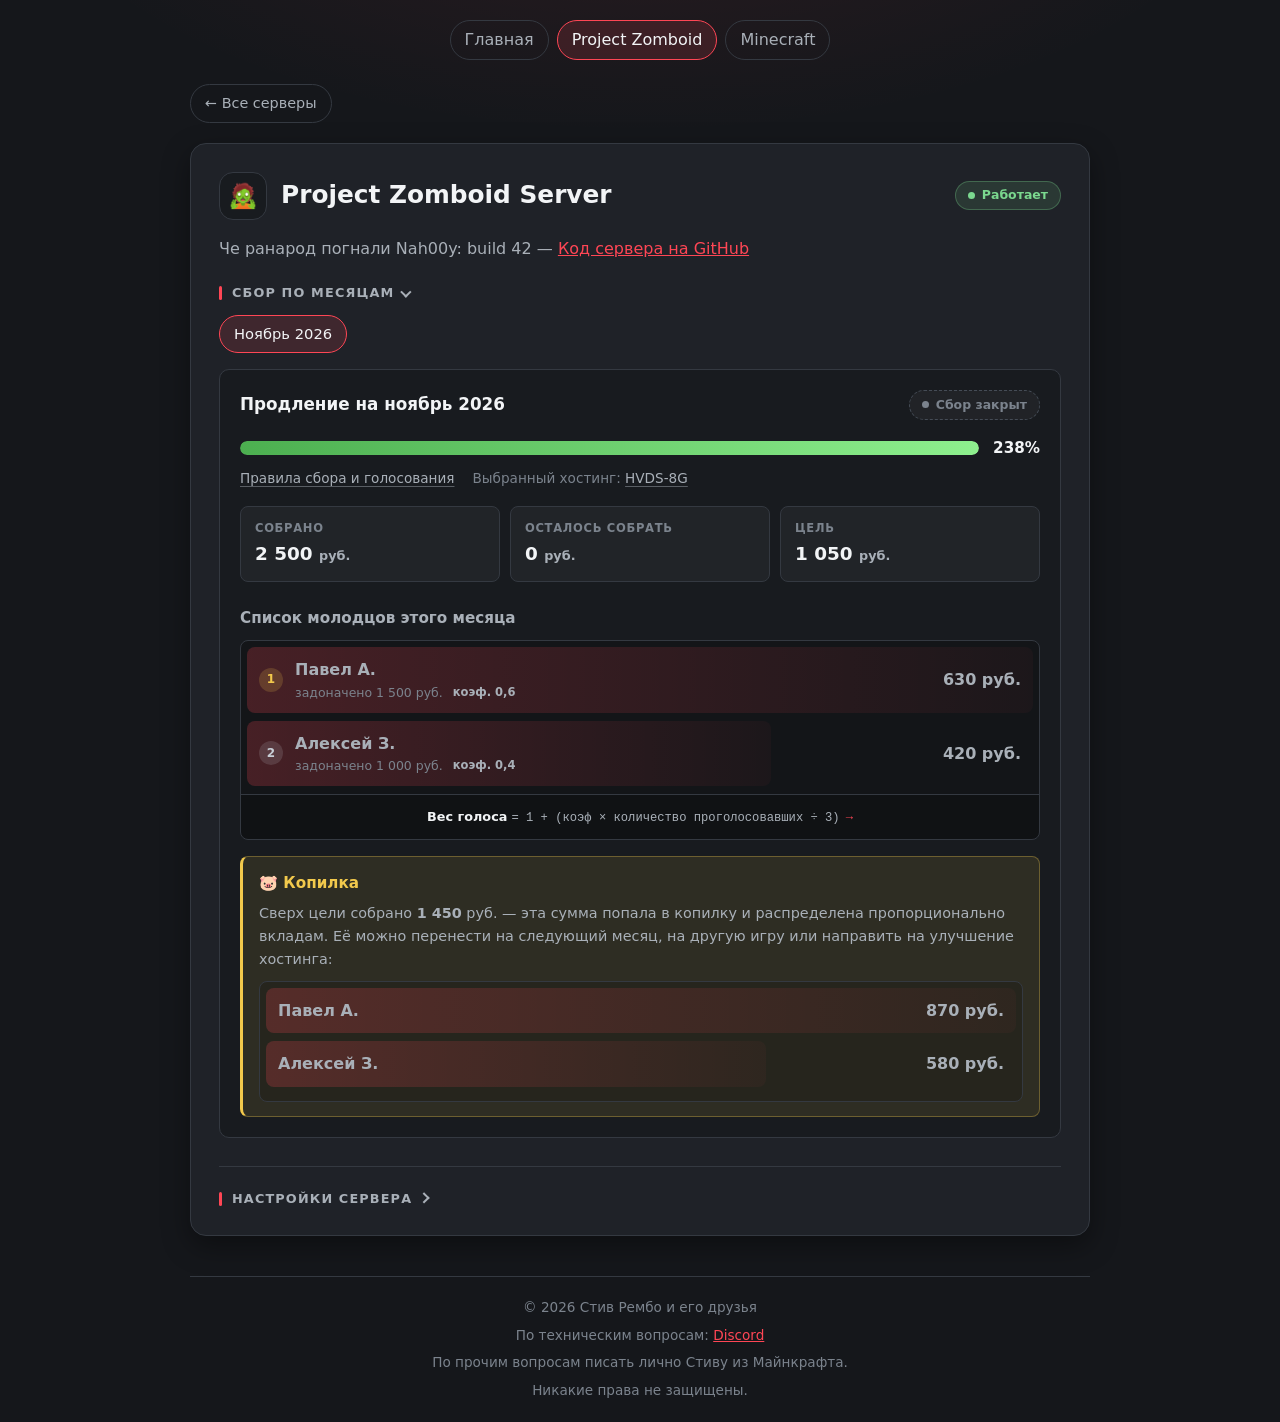
==== commit b1962527: "chore(zomboid): add repo link, mark live, close fundraiser" ====
--- a/game.html
+++ b/game.html
@@ -71,7 +71,8 @@
                         </div>
 
                         <div class="progress-hints">
-                            <a class="progress-hint progress-hint--primary" href="contacts.html">
+                            <a class="progress-hint progress-hint--primary" href="contacts.html"
+                               data-role="month-donate-link">
                                 Как задонатить?
                             </a>
                             <a class="progress-hint" href="rules.html">
--- a/css/styles.css
+++ b/css/styles.css
@@ -675,7 +675,7 @@
     color: var(--text-secondary);
 }
 
-/* Состояние сбора: идёт / цель достигнута / нет цели */
+/* Состояние сбора: идёт / цель достигнута / закрыт / нет цели */
 .collect-state {
     display: inline-flex;
     align-items: center;
@@ -712,6 +712,11 @@
 
 .collect-state--idle {
     color: var(--text-muted);
+}
+
+.collect-state--closed {
+    color: var(--text-muted);
+    border-style: dashed;
 }
 
 /* Списки донатеров */
@@ -801,9 +806,65 @@
     white-space: nowrap;
 }
 
+/* Пояснение под именем: полный взнос и вклад в силу голоса */
+.donator__meta {
+    display: flex;
+    flex-wrap: wrap;
+    gap: 0 10px;
+}
+
 .donator__note {
     font-size: 0.78rem;
     color: var(--text-muted);
+}
+
+.donator__ratio {
+    font-size: 0.72rem;
+    font-weight: 600;
+    color: var(--text-secondary);
+    font-variant-numeric: tabular-nums;
+    white-space: nowrap;
+}
+
+/* Формула силы голоса в рамке списка: вся строка — ссылка на правила */
+.vote-formula {
+    display: block;
+    margin: 6px -6px -6px;
+    padding: 12px 10px;
+    border-top: 1px solid var(--border-color);
+    border-radius: 0 0 7px 7px;
+    background: rgba(0, 0, 0, 0.16);
+    color: var(--text-secondary);
+    font-size: 0.8rem;
+    line-height: 1.5;
+    text-align: center;
+    text-decoration: none;
+    transition: background-color 0.2s, color 0.2s;
+}
+
+.vote-formula:hover,
+.vote-formula:focus-visible {
+    background: var(--accent-soft);
+    color: var(--text-color);
+}
+
+.vote-formula__label {
+    margin-right: 4px;
+    color: var(--text-color);
+    font-weight: 700;
+    white-space: nowrap;
+}
+
+.vote-formula__expr {
+    font-family: ui-monospace, SFMono-Regular, Consolas, 'Liberation Mono', monospace;
+    font-size: 0.76rem;
+    font-variant-numeric: tabular-nums;
+}
+
+.vote-formula__arrow {
+    margin-left: 6px;
+    color: var(--accent-color);
+    font-weight: 700;
 }
 
 .donator__amount {
@@ -1259,11 +1320,472 @@
 }
 
 /* ============================================================
+   Калькулятор голосования
+   ============================================================ */
+
+.vote-calculator {
+    margin-top: 18px;
+}
+
+.vote-calculator__settings {
+    display: flex;
+    flex-wrap: wrap;
+    align-items: flex-end;
+    gap: 12px 16px;
+}
+
+.vote-field {
+    display: flex;
+    flex-direction: column;
+    gap: 6px;
+    min-width: 0;
+}
+
+.vote-field--game {
+    flex: 0 1 320px;
+}
+
+.vote-field__label {
+    font-size: 0.72rem;
+    font-weight: 700;
+    letter-spacing: 0.06em;
+    text-transform: uppercase;
+    color: var(--text-muted);
+}
+
+.vote-field__control {
+    width: 100%;
+    min-height: 40px;
+    padding: 8px 11px;
+    border: 1px solid var(--border-color);
+    border-radius: var(--radius-sm);
+    background-color: var(--card-bg-alt);
+    color: var(--text-color);
+    font: inherit;
+    font-size: 0.95rem;
+    transition: border-color 0.2s, background-color 0.2s, box-shadow 0.2s;
+}
+
+.vote-field__control:hover {
+    border-color: var(--border-strong);
+}
+
+.vote-field__control:focus-visible {
+    border-color: var(--accent-color);
+    box-shadow: 0 0 0 3px var(--accent-soft);
+}
+
+/* Убираем системную стрелку и рисуем свою: так селект
+   выглядит одинаково в разных браузерах и не сливается с фоном. */
+select.vote-field__control,
+.vote-select {
+    padding-right: 36px;
+    background-image: url("data:image/svg+xml,%3Csvg xmlns='http://www.w3.org/2000/svg' width='10' height='6' viewBox='0 0 10 6'%3E%3Cpath d='M1 1l4 4 4-4' fill='none' stroke='%23a9b0b8' stroke-width='1.5' stroke-linecap='round' stroke-linejoin='round'/%3E%3C/svg%3E");
+    background-repeat: no-repeat;
+    background-position: right 12px center;
+    background-size: 10px 6px;
+    color-scheme: dark;
+    cursor: pointer;
+    -webkit-appearance: none;
+    appearance: none;
+}
+
+/* Цвета пунктов задаём явно: иначе в Windows текст
+   в раскрытом списке может оказаться белым на белом. */
+select.vote-field__control option,
+.vote-select option {
+    background: var(--card-bg);
+    color: var(--text-color);
+}
+
+select.vote-field__control option:checked,
+.vote-select option:checked {
+    background: var(--border-color);
+    color: var(--text-color);
+}
+
+.vote-calculator__source {
+    margin: 10px 0 0;
+}
+
+.vote-add {
+    display: grid;
+    grid-template-columns: minmax(0, 1fr) 150px auto;
+    align-items: end;
+    gap: 10px 12px;
+    margin: 16px 0;
+    padding: 14px;
+    border: 1px solid var(--border-color);
+    border-radius: var(--radius-sm);
+    background: var(--surface-hover);
+}
+
+.vote-add__button {
+    min-height: 40px;
+    padding: 8px 20px;
+    border: 0;
+    font: inherit;
+    font-weight: 600;
+    cursor: pointer;
+}
+
+.vote-add__error {
+    grid-column: 1 / -1;
+    margin: 0;
+    color: #ff9b9b;
+    font-size: 0.85rem;
+}
+
+.vote-table-wrap {
+    margin-top: 0;
+}
+
+.vote-table {
+    min-width: 600px;
+}
+
+.vote-table th:nth-child(2),
+.vote-table th:nth-child(4) {
+    width: 110px;
+}
+
+.vote-table th:last-child,
+.vote-table td:last-child {
+    width: 44px;
+    text-align: center;
+}
+
+.vote-table td {
+    vertical-align: middle;
+}
+
+.vote-table tbody tr:nth-child(odd) {
+    background: rgba(255, 255, 255, 0.025);
+}
+
+.vote-table tbody tr:hover {
+    background: var(--surface-hover);
+}
+
+.vote-row__name {
+    display: block;
+    color: var(--text-color);
+    font-weight: 600;
+    overflow-wrap: anywhere;
+}
+
+.vote-row__meta {
+    display: block;
+    margin-top: 1px;
+    color: var(--text-muted);
+    font-size: 0.75rem;
+    overflow-wrap: anywhere;
+}
+
+.vote-row__coef,
+.vote-row__weight {
+    font-variant-numeric: tabular-nums;
+    white-space: nowrap;
+}
+
+.vote-row__coef {
+    color: var(--text-secondary);
+    font-weight: 600;
+}
+
+.vote-row__coef--muted,
+.vote-row__weight--muted {
+    color: var(--text-muted);
+    font-weight: 400;
+}
+
+.vote-row__weight {
+    color: var(--text-color);
+    font-weight: 700;
+}
+
+.vote-select {
+    width: 100%;
+    max-width: 150px;
+    min-height: 34px;
+    padding: 4px 30px 4px 9px;
+    border: 1px solid var(--border-color);
+    border-radius: 6px;
+    background-color: var(--card-bg-alt);
+    color: var(--text-color);
+    font: inherit;
+    font-size: 0.85rem;
+    transition: border-color 0.2s, background-color 0.2s, box-shadow 0.2s;
+}
+
+.vote-select:hover {
+    border-color: var(--border-strong);
+}
+
+.vote-select:focus-visible {
+    border-color: var(--accent-color);
+    box-shadow: 0 0 0 3px var(--accent-soft);
+}
+
+.vote-select--for {
+    border-color: rgba(123, 216, 143, 0.4);
+    background-color: rgba(123, 216, 143, 0.1);
+}
+
+.vote-select--against {
+    border-color: rgba(255, 70, 85, 0.4);
+    background-color: rgba(255, 70, 85, 0.12);
+}
+
+.vote-remove {
+    display: inline-flex;
+    align-items: center;
+    justify-content: center;
+    width: 30px;
+    height: 30px;
+    padding: 0;
+    border: 1px solid transparent;
+    border-radius: 6px;
+    background: transparent;
+    color: var(--text-muted);
+    font: inherit;
+    font-size: 1.15rem;
+    line-height: 1;
+    cursor: pointer;
+    transition: color 0.2s, border-color 0.2s, background-color 0.2s;
+}
+
+.vote-remove:hover {
+    border-color: rgba(255, 70, 85, 0.35);
+    background: var(--accent-soft);
+    color: #ff9b9b;
+}
+
+.vote-empty {
+    margin: 0;
+    padding: 18px;
+    border: 1px dashed var(--border-color);
+    border-radius: var(--radius-sm);
+    text-align: center;
+}
+
+.vote-results {
+    margin-top: 18px;
+    padding: 16px;
+    border: 1px solid var(--border-color);
+    border-radius: var(--radius);
+    background: var(--card-bg-alt);
+}
+
+.vote-results__title {
+    margin: 0 0 12px;
+    font-size: 0.78rem;
+    font-weight: 700;
+    letter-spacing: 0.07em;
+    text-transform: uppercase;
+    color: var(--text-secondary);
+}
+
+.vote-results__grid {
+    display: grid;
+    grid-template-columns: repeat(2, minmax(0, 1fr));
+    gap: 10px;
+}
+
+.vote-result {
+    padding: 12px 14px;
+    border: 1px solid var(--border-color);
+    border-radius: var(--radius-sm);
+    background: var(--surface-hover);
+}
+
+.vote-result--for {
+    border-color: rgba(123, 216, 143, 0.28);
+    background: rgba(123, 216, 143, 0.08);
+}
+
+.vote-result--against {
+    border-color: rgba(255, 70, 85, 0.3);
+    background: var(--accent-soft);
+}
+
+.vote-result__label {
+    display: block;
+    font-size: 0.72rem;
+    font-weight: 700;
+    letter-spacing: 0.06em;
+    text-transform: uppercase;
+    color: var(--text-secondary);
+}
+
+.vote-result--for .vote-result__label {
+    color: var(--success-color);
+}
+
+.vote-result--against .vote-result__label {
+    color: #ff9b9b;
+}
+
+.vote-result__value {
+    display: block;
+    margin: 2px 0;
+    color: var(--text-color);
+    font-size: 1.55rem;
+    font-weight: 800;
+    font-variant-numeric: tabular-nums;
+    line-height: 1.2;
+}
+
+.vote-result--for .vote-result__value {
+    color: #9fe8af;
+}
+
+.vote-result--against .vote-result__value {
+    color: #ff9b9b;
+}
+
+.vote-result__meta {
+    color: var(--text-secondary);
+    font-size: 0.78rem;
+}
+
+.vote-turnout {
+    margin: 12px 0 0;
+    color: var(--text-secondary);
+    font-size: 0.85rem;
+}
+
+.vote-turnout strong {
+    color: var(--text-color);
+}
+
+.vote-verdict {
+    margin: 10px 0 0;
+    padding-top: 12px;
+    border-top: 1px solid var(--border-color);
+    color: var(--text-color);
+    font-weight: 600;
+}
+
+.vote-verdict--for {
+    color: #9fe8af;
+}
+
+.vote-verdict--against {
+    color: #ff9b9b;
+}
+
+.vote-verdict--tie {
+    color: #ffd166;
+}
+
+.vote-formula-note {
+    margin: 8px 0 0;
+}
+
+/* ============================================================
    Адаптивность и предпочтения пользователя
    ============================================================ */
 
+@media (max-width: 640px) {
+    .vote-add {
+        grid-template-columns: minmax(0, 1fr) minmax(120px, 0.6fr);
+    }
+
+    .vote-add__button {
+        grid-column: 1 / -1;
+    }
+}
+
 @media (max-width: 560px) {
     .fund-stats {
+        grid-template-columns: 1fr;
+    }
+
+    .vote-calculator__settings {
+        flex-direction: column;
+        align-items: stretch;
+    }
+
+    .vote-field--game {
+        flex-basis: auto;
+    }
+
+    .vote-add {
+        grid-template-columns: minmax(0, 1fr);
+    }
+
+    .vote-add__button {
+        grid-column: auto;
+        width: 100%;
+    }
+
+    /* На узком экране таблица превращается в карточки:
+       имя сверху, ниже коэффициент, голос и вес. */
+    .vote-table {
+        display: block;
+        min-width: 0;
+    }
+
+    .vote-table thead {
+        display: none;
+    }
+
+    .vote-table tbody {
+        display: block;
+    }
+
+    .vote-table tr {
+        position: relative;
+        display: grid;
+        grid-template-columns: auto minmax(0, 1fr) auto;
+        align-items: center;
+        gap: 8px 10px;
+        padding: 10px 44px 10px 10px;
+    }
+
+    .vote-table tr + tr {
+        border-top: 1px solid var(--border-color);
+    }
+
+    .vote-table td {
+        display: block;
+        padding: 0;
+        border: 0;
+    }
+
+    .vote-table td:first-child {
+        grid-column: 1 / -1;
+    }
+
+    .vote-table td:nth-child(2)::before {
+        content: 'коэф. ';
+        color: var(--text-muted);
+        font-weight: 400;
+    }
+
+    .vote-table td:nth-child(4)::before {
+        content: 'вес ';
+        color: var(--text-muted);
+        font-weight: 400;
+    }
+
+    .vote-table td:nth-child(4) {
+        justify-self: end;
+    }
+
+    .vote-table td:last-child {
+        position: absolute;
+        top: 8px;
+        right: 8px;
+        width: auto;
+    }
+
+    .vote-select {
+        max-width: none;
+    }
+
+    .vote-results__grid {
         grid-template-columns: 1fr;
     }
 
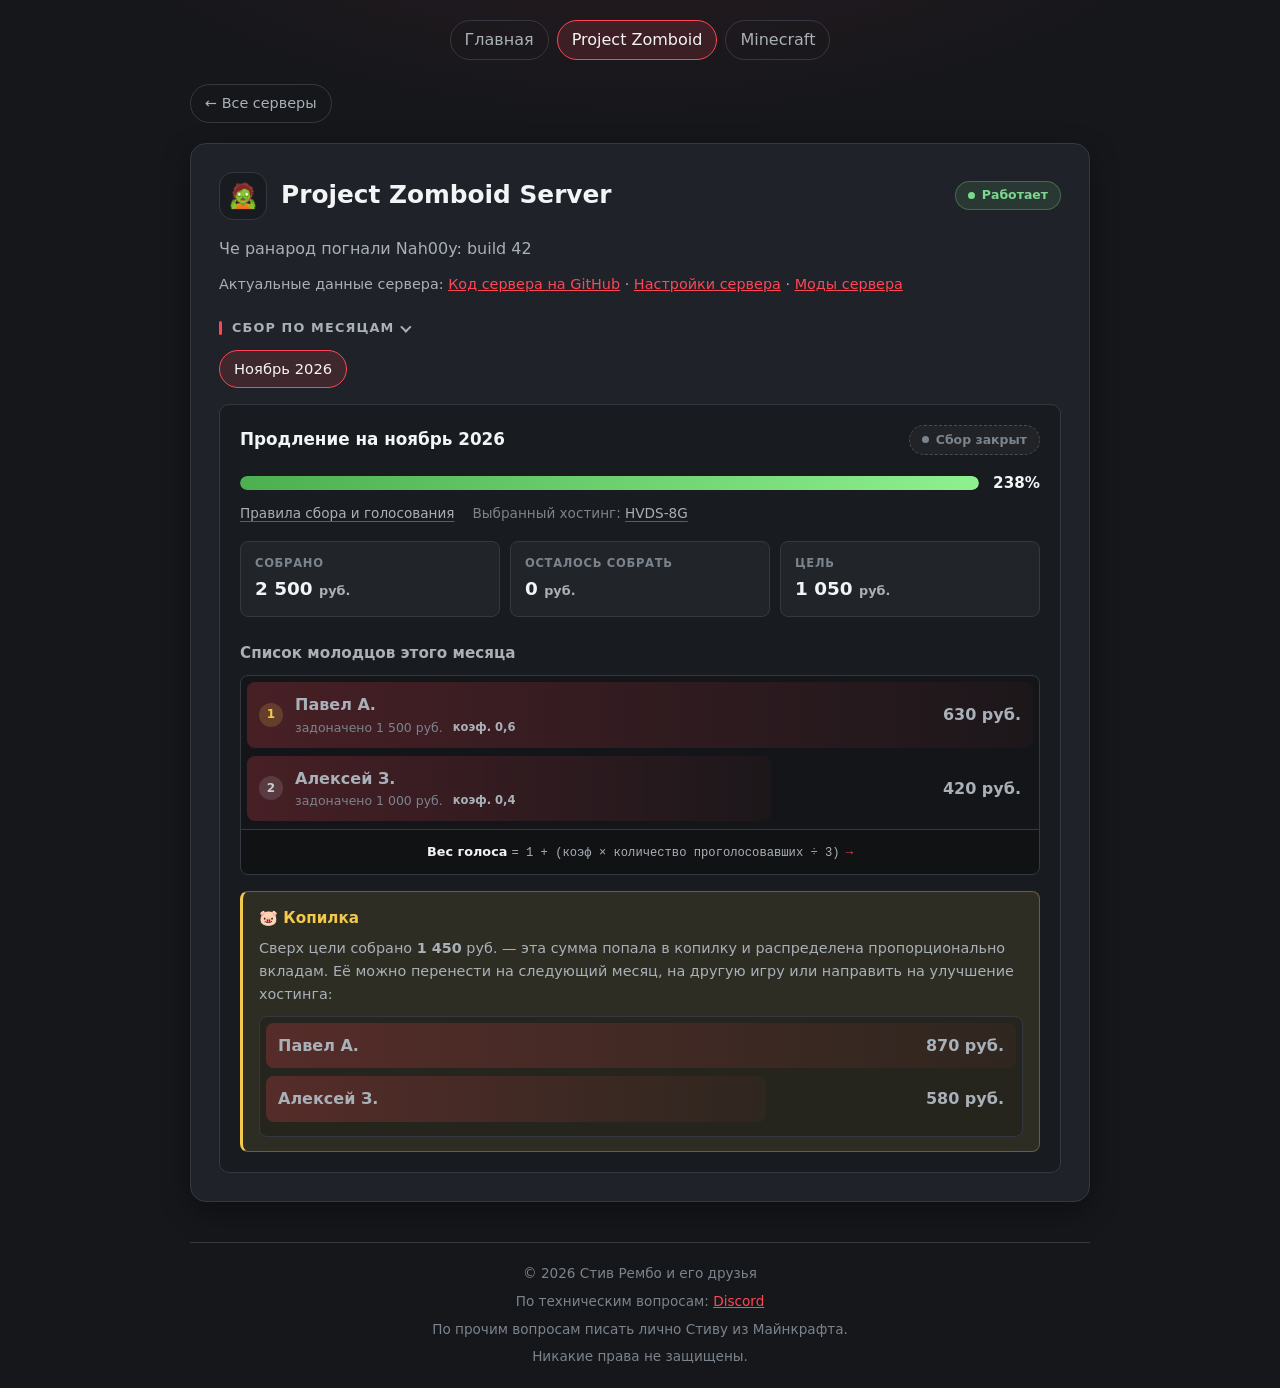
==== commit 6bf75b0f: "refactor: link server settings and mods instead of duplicating them" ====
--- a/game.html
+++ b/game.html
@@ -34,6 +34,9 @@
             </header>
 
             <p class="server-card__description placeholder" data-role="game-description">[Заполнить: краткое описание сервера]</p>
+
+            <!-- Ссылки на актуальные данные сервера в его репозитории -->
+            <p class="note game-sources" data-role="game-sources" hidden></p>
 
             <!-- Сбор по месяцам -->
             <section class="fund-section" data-role="monthly-block">
@@ -122,34 +125,6 @@
             <p class="note fund-empty" data-role="fund-empty" hidden>
                 Сборы ещё не открыты. Как только появится цель на месяц, здесь появятся прогресс и список донатеров.
             </p>
-
-            <!-- Настройки сервера -->
-            <section class="server-section is-collapsed" data-role="settings-block">
-                <h2 class="section-title">
-                    <button class="section-toggle" type="button" id="game-settings-toggle"
-                            data-role="section-toggle" aria-expanded="false"
-                            aria-controls="game-settings-body">
-                        <span data-role="settings-title">Настройки</span>
-                    </button>
-                </h2>
-                <div class="settings-groups section-body" id="game-settings-body" role="region"
-                     aria-labelledby="game-settings-toggle" data-role="settings-list" hidden></div>
-            </section>
-
-            <!-- Моды сервера: общий список с описаниями и пометками -->
-            <section class="server-section is-collapsed" data-role="mods-block" hidden>
-                <h2 class="section-title">
-                    <button class="section-toggle" type="button" id="game-mods-toggle"
-                            data-role="section-toggle" aria-expanded="false"
-                            aria-controls="game-mods-body">
-                        <span data-role="mods-title">Моды</span>
-                    </button>
-                </h2>
-                <div class="section-body" id="game-mods-body" role="region"
-                     aria-labelledby="game-mods-toggle" hidden>
-                    <ul class="mods-list" data-role="mods-list"></ul>
-                </div>
-            </section>
         </article>
 
         <noscript>
--- a/css/styles.css
+++ b/css/styles.css
@@ -295,6 +295,11 @@
 .server-card__description {
     margin: 0 0 24px;
     color: var(--text-secondary);
+}
+
+/* Ссылки на актуальные данные сервера: настройки, моды и т. п. */
+.game-sources {
+    margin: -12px 0 24px;
 }
 
 .server-card__emoji {
@@ -917,197 +922,6 @@
     font-size: 0.85rem;
 }
 
-/* ============================================================
-   Настройки сервера, списки, служебные блоки
-   ============================================================ */
-
-/* Общая секция страницы игры: «Настройки сервера», «Моды» и т. п.
-   Одинаковые отступы и разделитель, чтобы заголовки выглядели единообразно. */
-.server-section {
-    margin-top: 28px;
-    padding-top: 24px;
-    border-top: 1px solid var(--border-color);
-}
-
-.settings-list {
-    display: grid;
-    gap: 2px;
-    margin: 0;
-    padding: 0;
-    list-style: none;
-}
-
-.settings-row {
-    display: grid;
-    grid-template-columns: 190px minmax(0, 1fr);
-    gap: 2px 18px;
-    padding: 11px 12px;
-    border-radius: var(--radius-sm);
-    margin-bottom: 0;
-}
-
-.settings-row:nth-child(odd) {
-    background: var(--surface-hover);
-}
-
-.settings-row__label {
-    color: var(--text-secondary);
-    font-size: 0.9rem;
-}
-
-.settings-row__value {
-    color: var(--text-color);
-}
-
-/* Моды: общий список — название, описание в скобках, бейдж справа */
-.mods-list {
-    display: grid;
-    gap: 2px;
-    margin: 0;
-    padding: 0;
-    list-style: none;
-}
-
-.mod-item {
-    display: grid;
-    grid-template-columns: minmax(0, 1fr) auto;
-    align-items: center;
-    gap: 4px 16px;
-    padding: 10px 12px;
-    border-radius: var(--radius-sm);
-}
-
-.mod-item:nth-child(odd) {
-    background: var(--surface-hover);
-}
-
-.mod-item__main {
-    display: flex;
-    flex-wrap: wrap;
-    align-items: baseline;
-    gap: 8px;
-    min-width: 0;
-}
-
-.mod-item__name {
-    color: var(--text-color);
-    font-size: 0.95rem;
-    font-weight: 600;
-}
-
-.mod-item__description {
-    color: var(--text-muted);
-    font-size: 0.82rem;
-}
-
-.mod-badge {
-    justify-self: end;
-    padding: 1px 9px;
-    border: 1px solid var(--border-color);
-    border-radius: 999px;
-    background: var(--card-bg-alt);
-    color: var(--text-secondary);
-    font-size: 0.74rem;
-    white-space: nowrap;
-}
-
-.mod-badge--custom {
-    border-color: rgba(255, 70, 85, 0.35);
-    background: var(--accent-soft);
-    color: var(--text-color);
-}
-
-/* Настройки: группы по файлам конфига */
-.settings-group + .settings-group {
-    margin-top: 22px;
-}
-
-.settings-group__head {
-    margin-bottom: 8px;
-}
-
-.settings-group__title {
-    margin: 0;
-    font-size: 0.95rem;
-}
-
-.settings-group__file {
-    padding: 2px 8px;
-    border: 1px solid var(--border-color);
-    border-radius: 6px;
-    background: var(--card-bg-alt);
-    color: var(--text-color);
-    font-family: Consolas, 'Courier New', monospace;
-    font-size: 0.85rem;
-}
-
-/* Строка настройки: ключ (подпись) и «дефолт → новое значение» */
-.settings-item {
-    display: grid;
-    grid-template-columns: minmax(0, 1fr) auto;
-    align-items: center;
-    gap: 2px 16px;
-    padding: 8px 12px;
-    border-radius: var(--radius-sm);
-    margin-bottom: 0;
-}
-
-.settings-item:nth-child(odd) {
-    background: var(--surface-hover);
-}
-
-.settings-item__name {
-    display: flex;
-    flex-wrap: wrap;
-    align-items: baseline;
-    gap: 8px;
-    min-width: 0;
-}
-
-.settings-item__key {
-    color: var(--text-color);
-    font-family: Consolas, 'Courier New', monospace;
-    font-size: 0.86rem;
-    font-weight: 600;
-    overflow-wrap: anywhere;
-}
-
-.settings-item__label {
-    color: var(--text-muted);
-    font-size: 0.82rem;
-}
-
-.settings-item__values {
-    display: inline-flex;
-    flex-wrap: wrap;
-    align-items: center;
-    justify-content: flex-end;
-    justify-self: end;
-    gap: 6px;
-}
-
-.settings-item__default {
-    color: var(--text-muted);
-    font-family: Consolas, 'Courier New', monospace;
-    font-size: 0.78rem;
-}
-
-.settings-item__arrow {
-    color: var(--text-muted);
-    font-size: 0.8rem;
-}
-
-.settings-item__value {
-    padding: 1px 9px;
-    border: 1px solid rgba(255, 70, 85, 0.35);
-    border-radius: 999px;
-    background: var(--accent-soft);
-    color: var(--text-color);
-    font-family: Consolas, 'Courier New', monospace;
-    font-size: 0.78rem;
-    white-space: nowrap;
-}
-
 ul {
     padding-left: 20px;
     color: var(--text-secondary);
@@ -1789,30 +1603,6 @@
         grid-template-columns: 1fr;
     }
 
-    .settings-row {
-        grid-template-columns: 1fr;
-        gap: 0;
-    }
-
-    .settings-item {
-        grid-template-columns: minmax(0, 1fr);
-        gap: 3px;
-    }
-
-    .settings-item__values {
-        justify-self: start;
-        justify-content: flex-start;
-    }
-
-    .mod-item {
-        grid-template-columns: minmax(0, 1fr);
-        gap: 6px;
-    }
-
-    .mod-badge {
-        justify-self: start;
-    }
-
     .month-panel {
         padding: 16px;
     }
